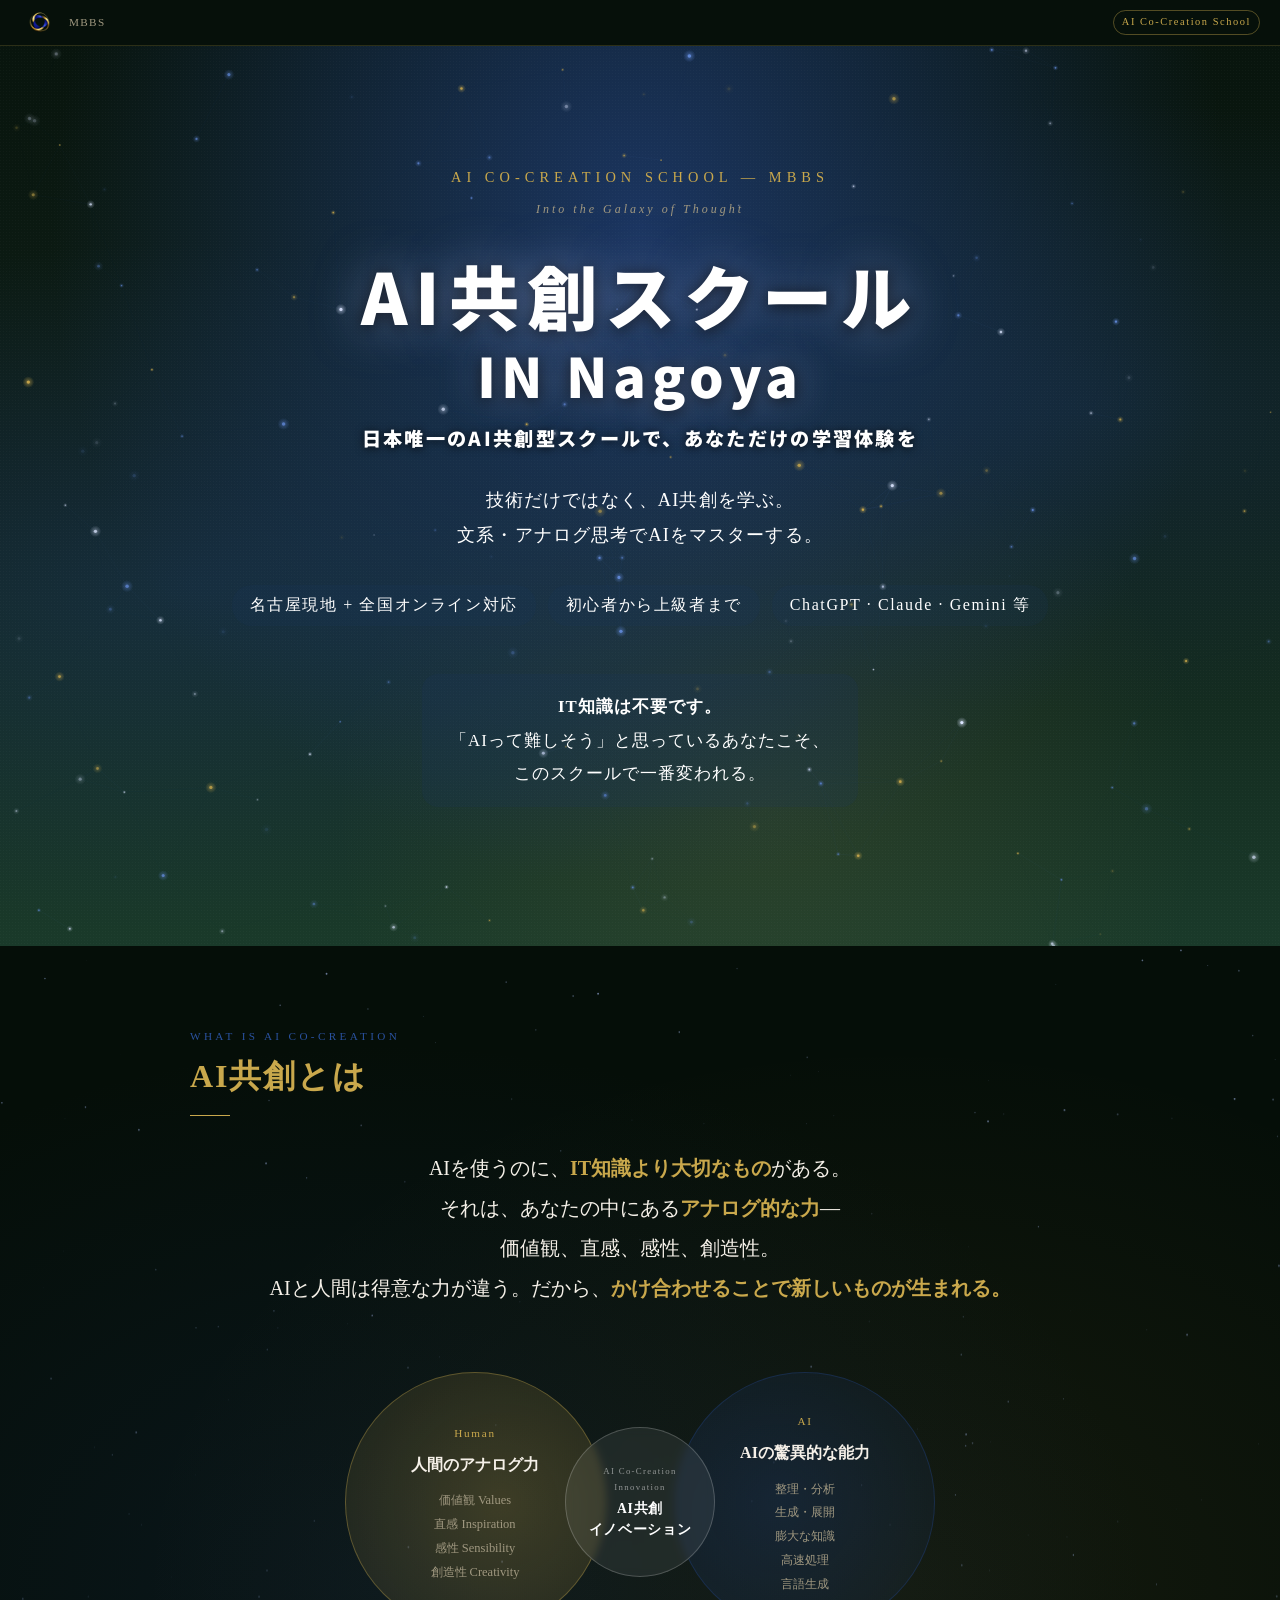
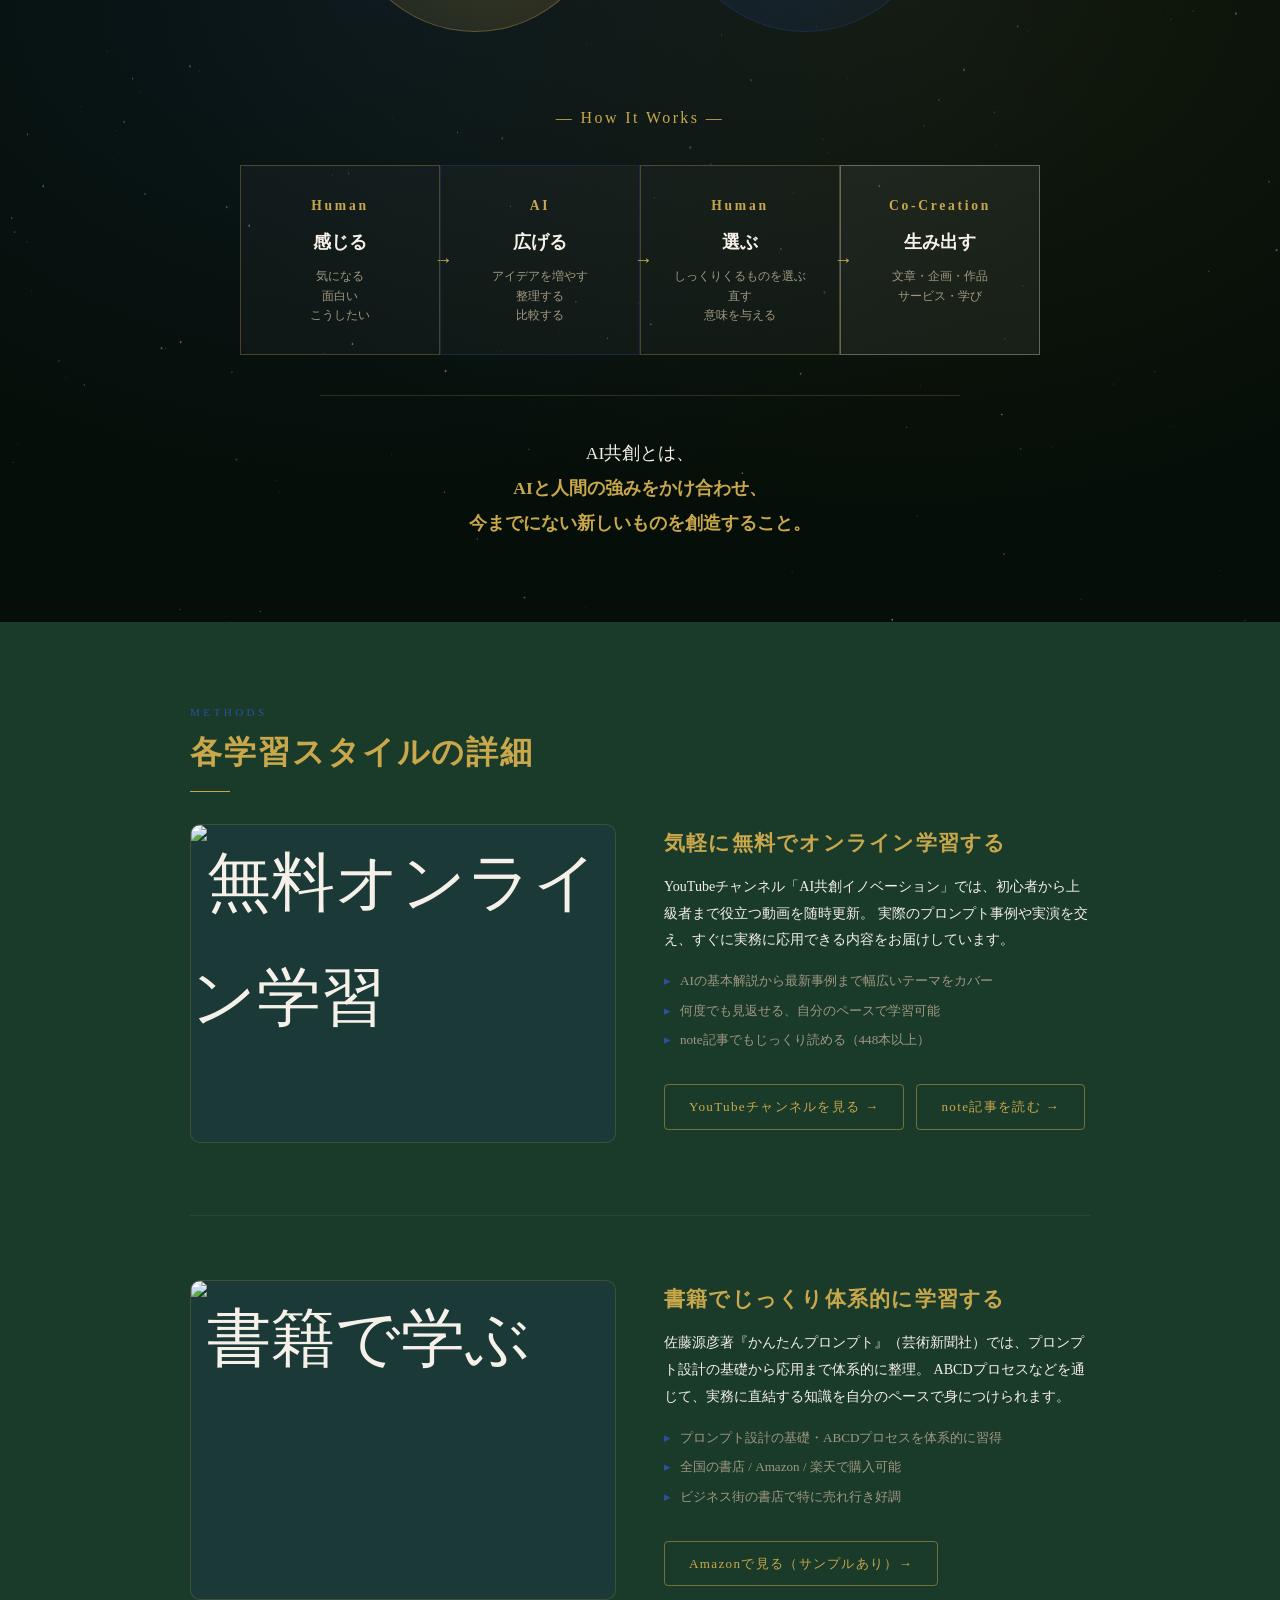
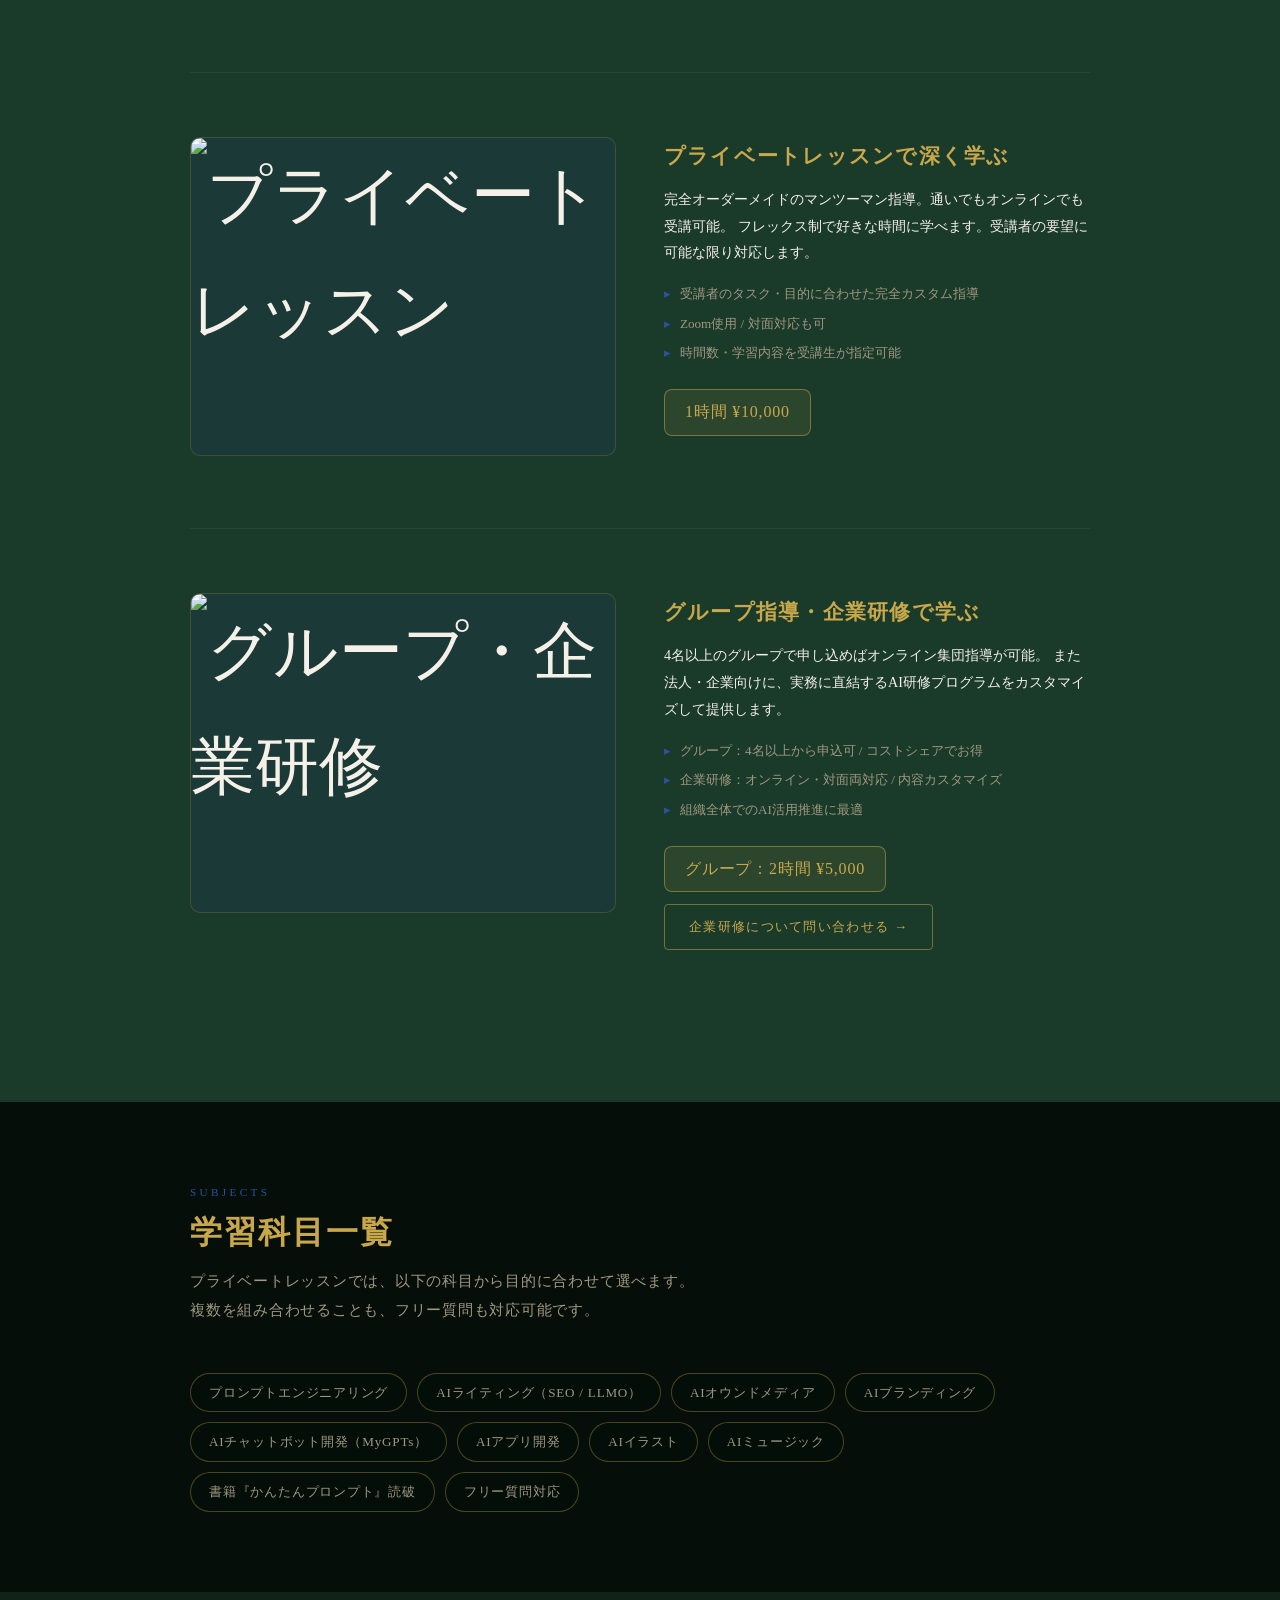
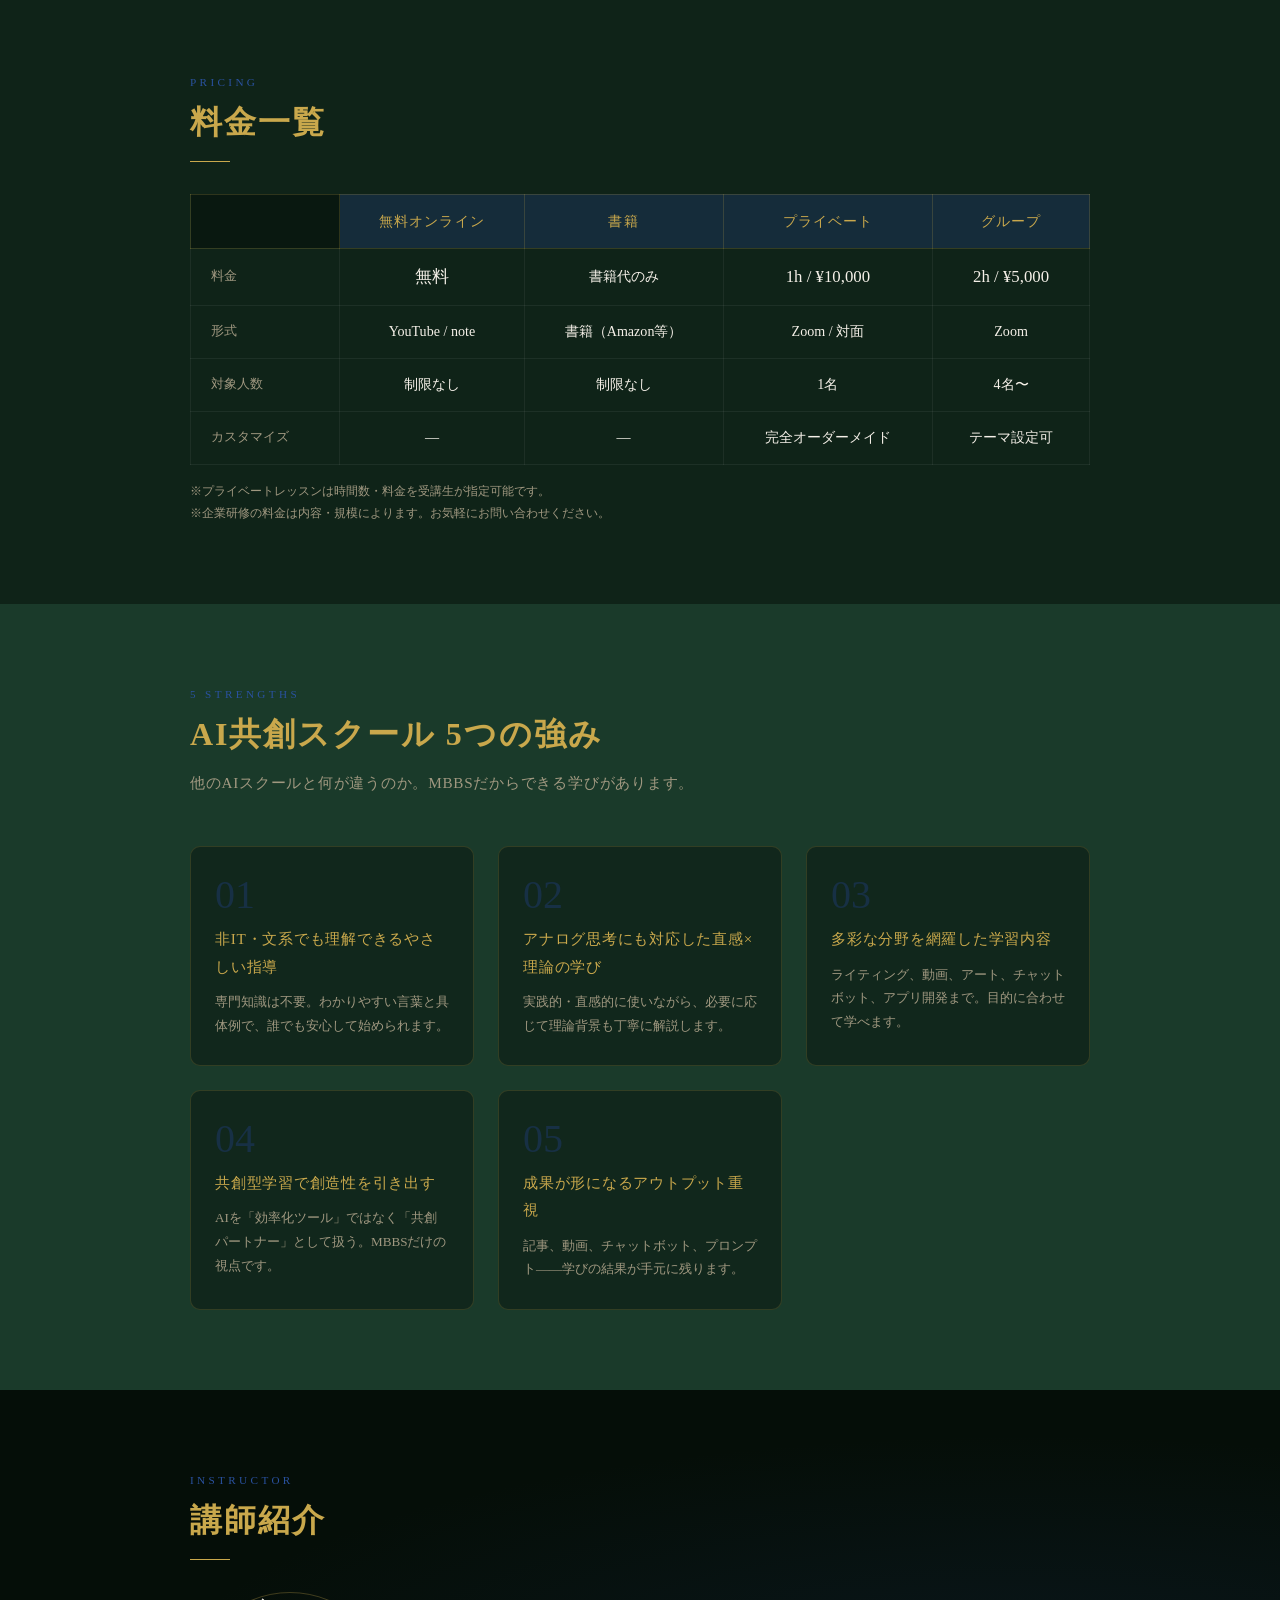
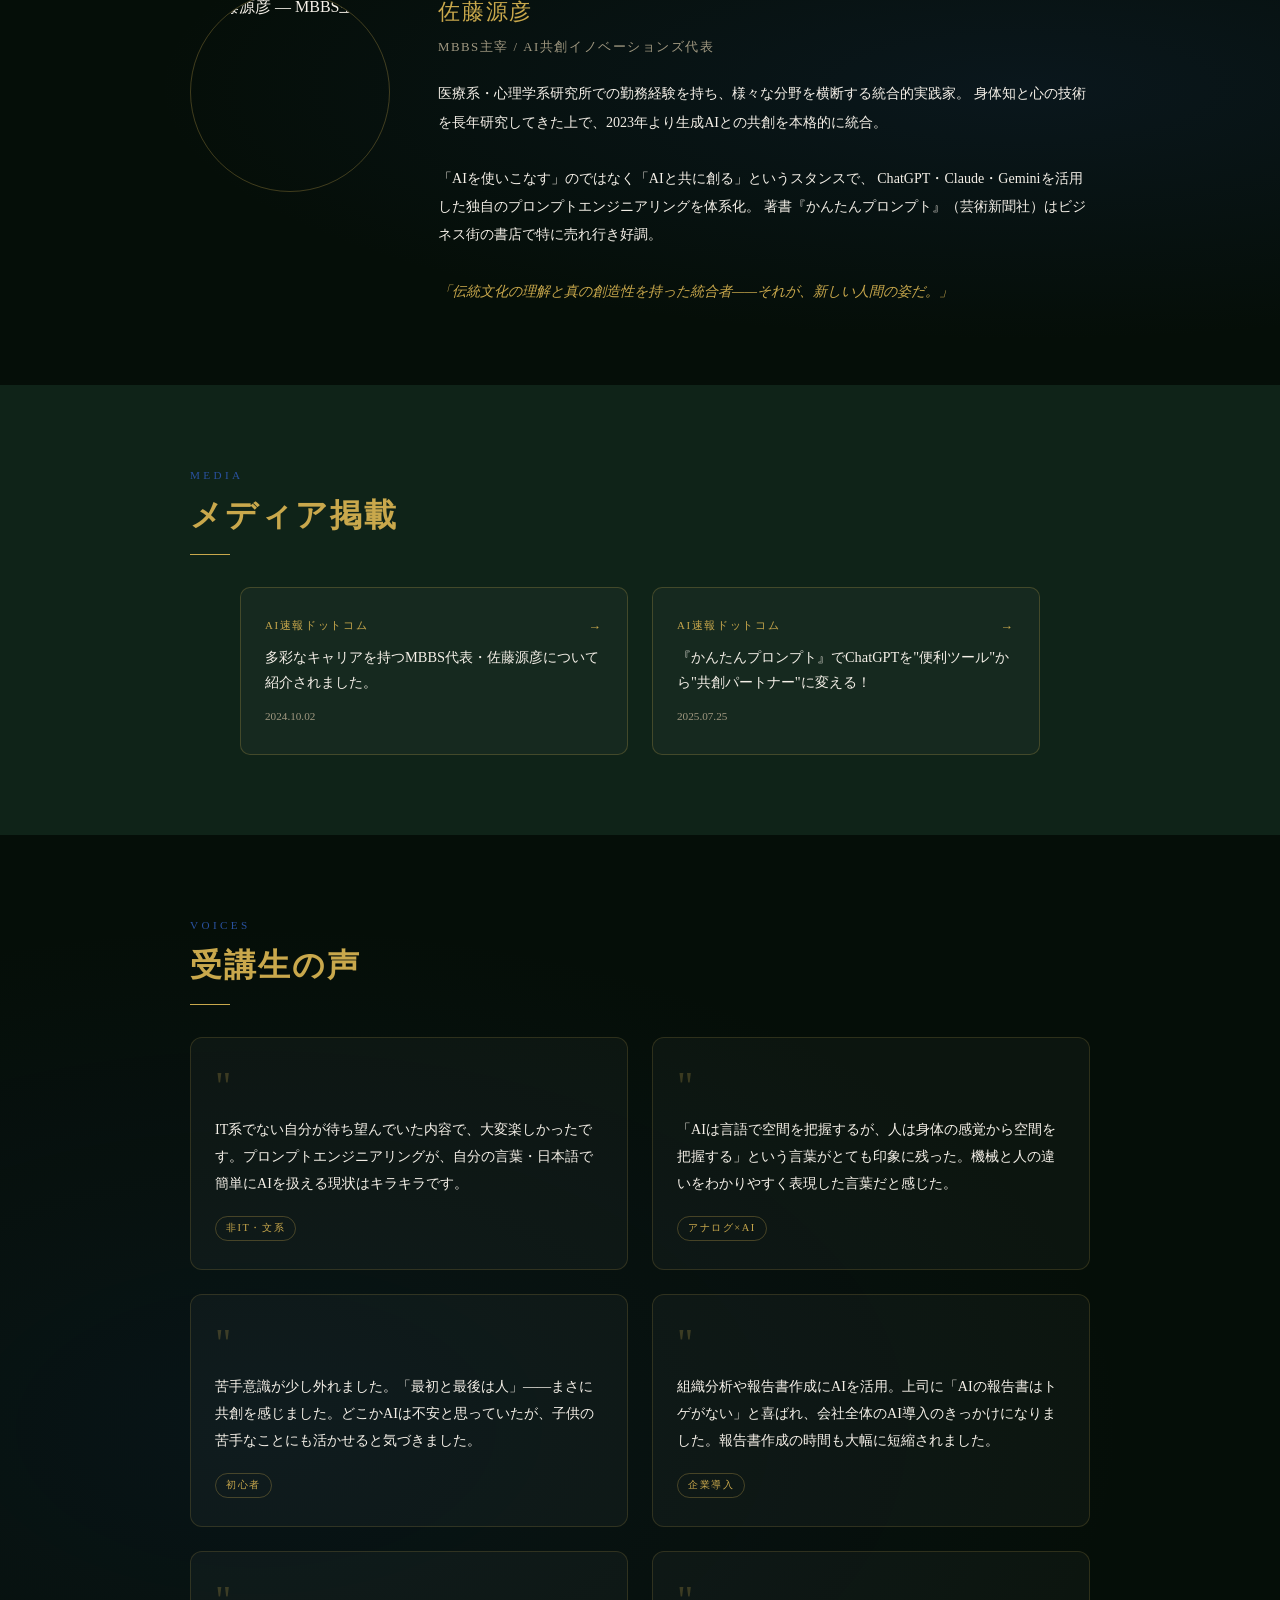
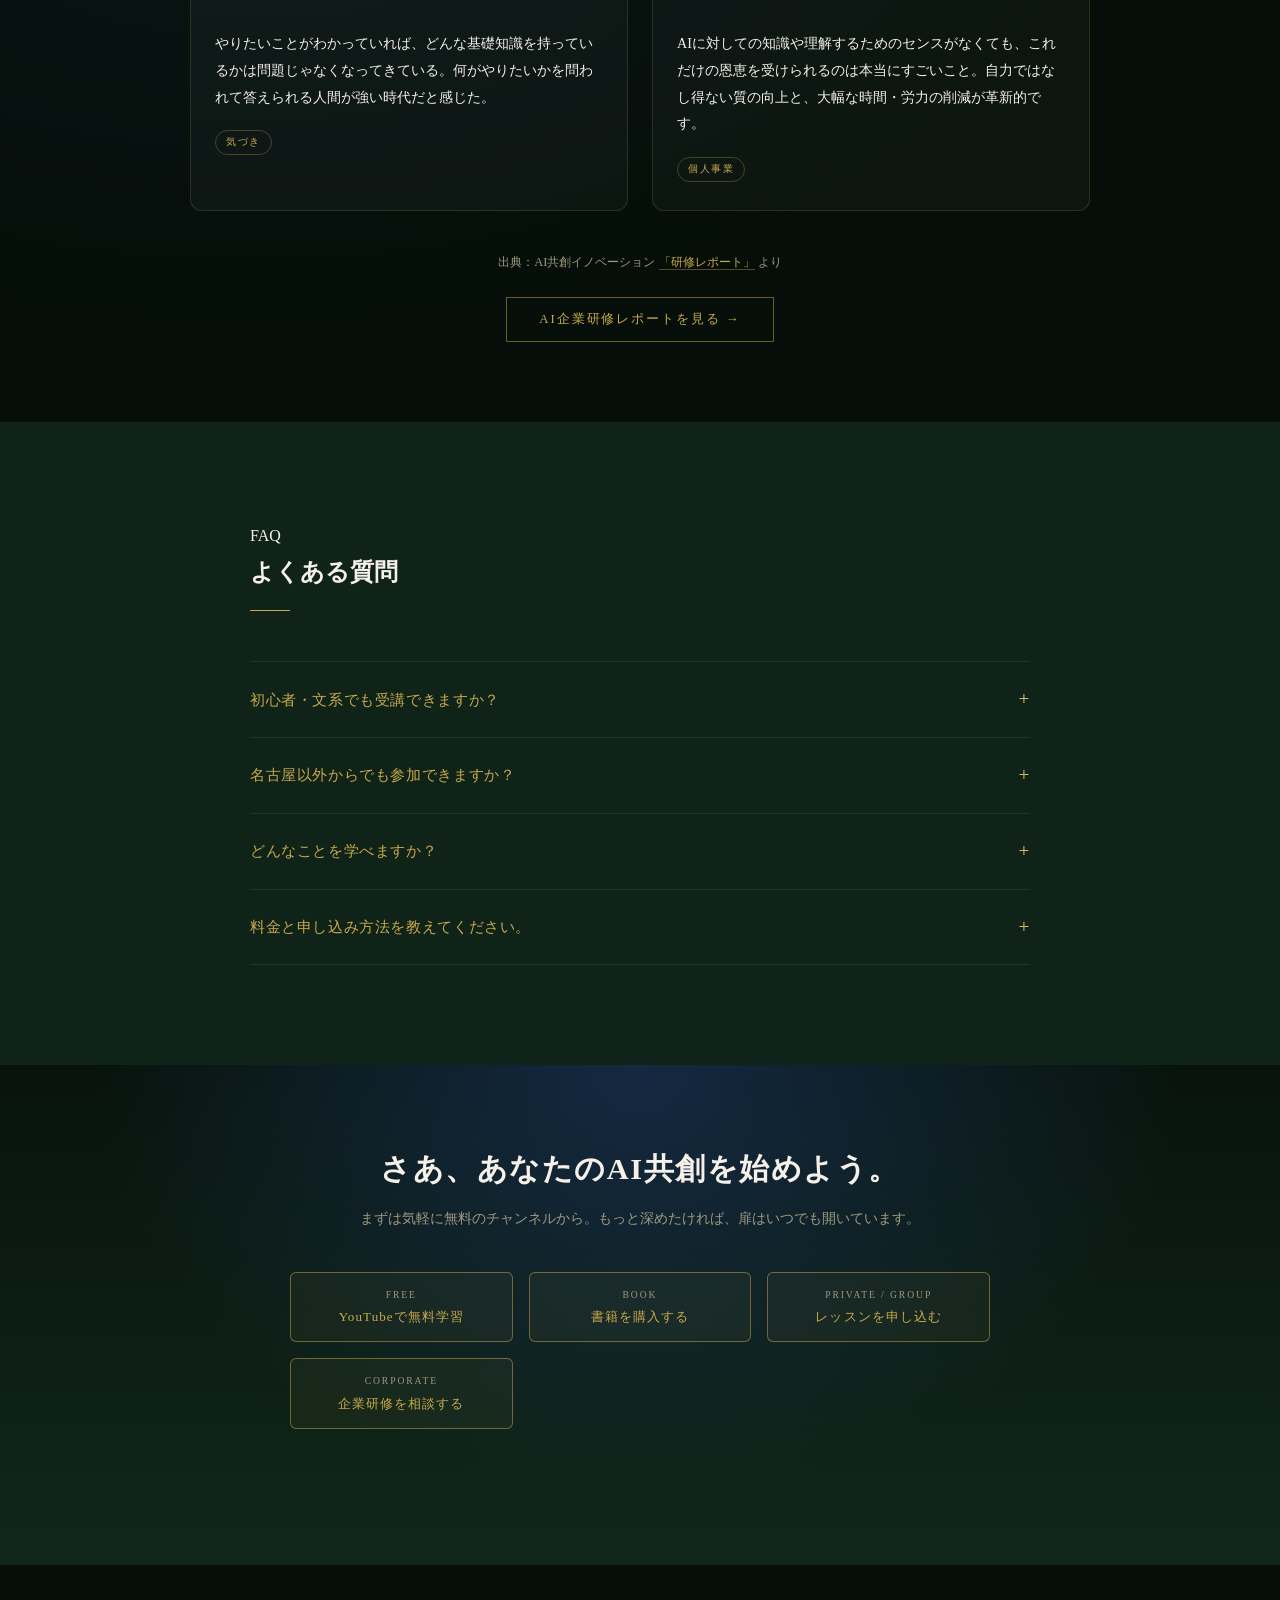
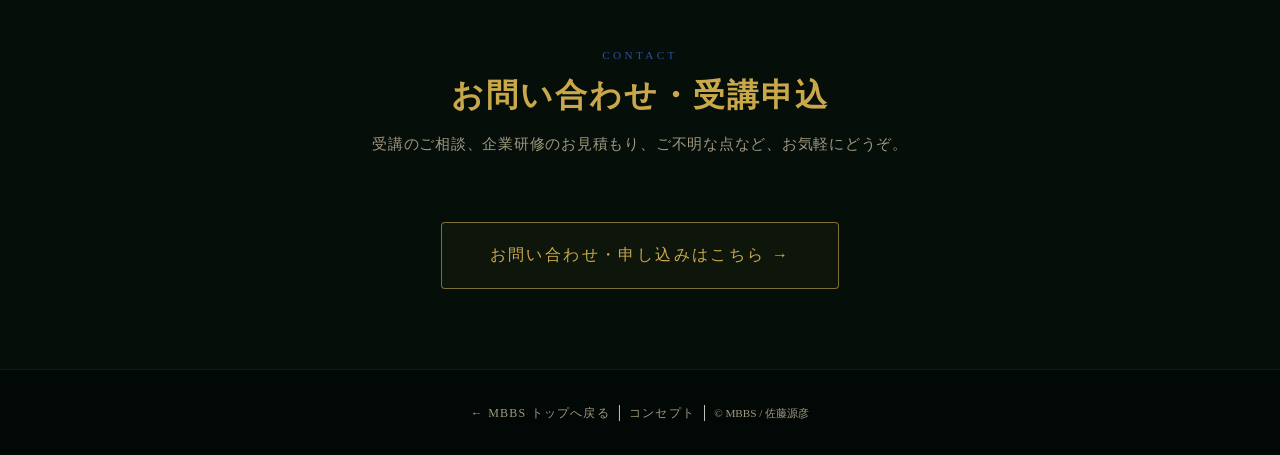
==== aischool.html @ 07ed355e "Add files via upload" ====
<!DOCTYPE html>
<html lang="ja">
<head>
  <meta charset="UTF-8">
  <meta name="viewport" content="width=device-width, initial-scale=1.0">
  <title>AI共創イノベーションスクール | 名古屋・全国オンライン — MBBS 佐藤源彦</title>
  <meta name="description" content="AI共創イノベーションスクール（MBBSのAI共創スクール）は、佐藤源彦が主宰するプロンプトエンジニアリング・AI共創イノベーションの個別指導スクールです。名古屋現地・全国オンライン対応。文系・アナログ思考の方歓迎。1時間10,000円。">

  <!-- OGP -->
  <meta property="og:type"        content="website">
  <meta property="og:title"       content="AI共創イノベーションスクール | MBBS 佐藤源彦">
  <meta property="og:description" content="文系・アナログ思考でAIをマスターする。佐藤源彦による1対1のプライベート指導。名古屋現地・全国オンライン対応。">
  <meta property="og:image"       content="image/school/title.jpeg">
  <meta property="og:url"         content="https://mbbs-ai.jimdofree.com/aischool">
  <link rel="canonical"           href="https://mbbs-ai.jimdofree.com/aischool">

  <!-- JSON-LD -->
  <script type="application/ld+json">
  {
    "@context": "https://schema.org",
    "@graph": [
      {
        "@type": "Organization",
        "name": "MBBS",
        "url": "https://mbbs-ai.jimdofree.com/",
        "logo": "image/mbbs-symbol.png",
        "sameAs": [
          "https://www.youtube.com/@AICoCreation",
          "https://note.com/mbbs",
          "https://linktr.ee/motohiko.sato"
        ]
      },
      {
        "@type": "Person",
        "name": "佐藤源彦",
        "jobTitle": "AI共創イノベーター",
        "description": "AI共創イノベーション提唱者。著書『かんたんプロンプト』。プロンプトエンジニアリングと身体知を融合した独自メソッドを指導。",
        "affiliation": { "@type": "Organization", "name": "MBBS" },
        "sameAs": [
          "https://linktr.ee/motohiko.sato",
          "https://note.com/mbbs"
        ]
      },
      {
        "@type": "Course",
        "name": "AI共創イノベーションスクール",
        "alternateName": "AI共創スクール",
        "description": "文系・アナログ思考の方がAI共創イノベーションを学ぶための個別指導スクール。ChatGPT・Claude・Gemini等を使ったプロンプトエンジニアリングを、佐藤源彦が直接指導。名古屋現地・全国オンライン対応。",
        "provider": { "@type": "Organization", "name": "MBBS" },
        "instructor": { "@type": "Person", "name": "佐藤源彦" },
        "teaches": "プロンプトエンジニアリング、AI共創イノベーション",
        "availableLanguage": "ja",
        "offers": {
          "@type": "Offer",
          "price": "10000",
          "priceCurrency": "JPY",
          "availability": "https://schema.org/InStock",
          "description": "1時間 個別指導（税込）"
        }
      }
    ]
  }
  </script>

  <link rel="preconnect" href="https://fonts.googleapis.com">
  <link rel="preconnect" href="https://fonts.gstatic.com" crossorigin>
  <link href="https://fonts.googleapis.com/css2?family=Noto+Sans+JP:wght@900&display=swap" rel="stylesheet">

  <style>
    /* ===== DESIGN TOKENS ===== */
    :root {
      --green:       #1A3A2A;
      --green-dark:  #0f2318;
      --night:       #050e08;
      --gold:        #C9A84C;
      --gold-light:  #e0c070;
      --blue:        #1E3A6E;
      --blue-light:  #2a52a0;
      --blue-glow:   rgba(30, 58, 110, 0.6);
      --ivory:       #F5F0E8;
      --ivory-dim:   #a09880;
      --font-ja:     'Hiragino Mincho ProN', 'Yu Mincho', Georgia, serif;
      --font-en:     'Garamond', Georgia, serif;
    }

    *, *::before, *::after { box-sizing: border-box; margin: 0; padding: 0; }
    html { scroll-behavior: smooth; }

    body {
      background: var(--green);
      color: var(--ivory);
      font-family: var(--font-ja);
      line-height: 1.8;
      padding-top: 46px;
    }

    /* ===== TOPBAR ===== */
    .topbar {
      position: fixed;
      top: 0; left: 0; right: 0;
      height: 46px;
      background: rgba(5, 14, 8, 0.92);
      backdrop-filter: blur(8px);
      border-bottom: 1px solid rgba(201,168,76,0.2);
      display: flex;
      align-items: center;
      justify-content: space-between;
      padding: 0 20px;
      z-index: 200;
    }
    .topbar-brand {
      display: flex;
      align-items: center;
      gap: 10px;
      text-decoration: none;
      color: var(--ivory);
    }
    .topbar-symbol {
      height: 26px;
      width: auto;
    }
    .topbar-text {
      font-size: 0.7rem;
      letter-spacing: 0.12em;
      color: var(--ivory-dim);
      font-family: var(--font-en);
    }
    .topbar-badge {
      font-size: 0.65rem;
      color: var(--gold);
      letter-spacing: 0.15em;
      font-family: var(--font-en);
      border: 1px solid rgba(201,168,76,0.4);
      padding: 2px 8px;
      border-radius: 20px;
    }

    /* ===== PAGE NAV ===== */
    .page-nav {
      position: fixed;
      top: 46px; left: 0; right: 0;
      height: 36px;
      background: rgba(5, 14, 8, 0.85);
      backdrop-filter: blur(6px);
      border-bottom: 1px solid rgba(30,58,110,0.3);
      display: flex;
      align-items: center;
      justify-content: center;
      gap: 0;
      z-index: 190;
      opacity: 0;
      pointer-events: none;
      transition: opacity 0.4s ease;
    }
    .page-nav.visible {
      opacity: 1;
      pointer-events: auto;
    }
    .page-nav a {
      color: var(--ivory-dim);
      text-decoration: none;
      font-size: 0.65rem;
      letter-spacing: 0.1em;
      padding: 0 12px;
      height: 36px;
      display: flex;
      align-items: center;
      border-right: 1px solid rgba(255,255,255,0.06);
      transition: color 0.2s;
      font-family: var(--font-en);
    }
    .page-nav a:last-child { border-right: none; }
    .page-nav a:hover { color: var(--gold); }

    /* ===== HERO ===== */
    #hero {
      min-height: 100vh;
      display: flex;
      flex-direction: column;
      align-items: center;
      justify-content: center;
      text-align: center;
      padding: 60px 24px 80px;
      position: relative;
      background:
        radial-gradient(ellipse at 50% 20%, rgba(30,58,110,0.85) 0%, rgba(30,58,110,0.4) 35%, transparent 65%),
        radial-gradient(ellipse at 15% 60%, rgba(30,58,110,0.4) 0%, transparent 45%),
        radial-gradient(ellipse at 85% 40%, rgba(30,58,110,0.3) 0%, transparent 40%),
        radial-gradient(ellipse at 60% 85%, rgba(201,168,76,0.1) 0%, transparent 40%),
        linear-gradient(180deg, rgba(5,14,8,0.85) 0%, rgba(10,21,16,0.7) 50%, rgba(26,58,42,0.75) 100%),
        url('image/school/title.jpeg') center/cover no-repeat;
      overflow: hidden;
    }
    #hero::before {
      content: '';
      position: absolute;
      inset: 0;
      background-image: url('data:image/svg+xml,<svg xmlns="http://www.w3.org/2000/svg" width="3" height="3"><rect width="3" height="3" fill="none"/><rect x="0" y="0" width="1" height="1" fill="%23ffffff06"/></svg>');
      pointer-events: none;
    }

    .hero-en {
      font-family: var(--font-en);
      font-size: clamp(0.7rem, 2vw, 0.9rem);
      letter-spacing: 0.35em;
      color: var(--gold);
      text-transform: uppercase;
      margin-bottom: 24px;
      animation: fadeUp 0.8s ease both;
    }
    .hero-title {
      font-family: 'Noto Sans JP', 'Hiragino Sans', 'Yu Gothic', sans-serif;
      font-size: clamp(1.6rem, 5.5vw, 3.4rem);
      font-weight: 900;
      color: #ffffff;
      letter-spacing: 0.1em;
      line-height: 1.3;
      margin-bottom: 10px;
      text-align: center;
      width: 100%;
      text-shadow:
        0 0 40px rgba(180,200,255,0.45),
        0 2px 16px rgba(0,0,0,0.9);
      animation: fadeUp 0.9s 0.1s ease both;
    }
    .hero-title .title-en {
      display: block;
      font-family: 'Noto Sans JP', 'Hiragino Sans', 'Yu Gothic', sans-serif;
      font-size: clamp(2rem, 7vw, 4.4rem);
      font-weight: 900;
      letter-spacing: 0.12em;
      color: #ffffff;
      text-shadow:
        0 0 50px rgba(180,200,255,0.5),
        0 2px 16px rgba(0,0,0,0.9);
    }
    .hero-subtitle {
      font-family: 'Noto Sans JP', 'Hiragino Sans', 'Yu Gothic', sans-serif;
      font-size: clamp(0.9rem, 2.2vw, 1.2rem);
      font-weight: 900;
      color: #ffffff;
      letter-spacing: 0.12em;
      text-align: center;
      width: 100%;
      margin-bottom: 28px;
      text-shadow: 0 1px 8px rgba(0,0,0,0.8);
      animation: fadeUp 0.95s 0.15s ease both;
    }
    .hero-sub {
      font-size: clamp(0.9rem, 2.5vw, 1.15rem);
      color: #ffffff;
      letter-spacing: 0.06em;
      line-height: 1.9;
      margin-bottom: 32px;
      text-align: center;
      width: 100%;
      animation: fadeUp 1s 0.2s ease both;
    }
    .hero-badge-row {
      display: flex;
      align-items: center;
      justify-content: center;
      gap: 12px;
      flex-wrap: wrap;
      margin-bottom: 48px;
      animation: fadeUp 1.1s 0.3s ease both;
    }
    .hero-badge {
      font-size: 1rem;
      letter-spacing: 0.1em;
      color: #ffffff;
      border: none;
      padding: 6px 18px;
      border-radius: 20px;
      background: rgba(30,58,110,0.12);
      animation: badgeGlow 4s ease-in-out infinite;
    }
    .hero-badge:nth-child(2) { animation-delay: 1.3s; }
    .hero-badge:nth-child(3) { animation-delay: 2.6s; }
    .hero-reassure {
      background: rgba(30,58,110,0.15);
      border: none;
      border-radius: 16px;
      padding: 16px 28px;
      font-size: 1.05rem;
      color: #ffffff;
      letter-spacing: 0.06em;
      line-height: 2;
      animation: fadeUp 1.2s 0.4s ease both, reassureGlow 5s ease-in-out infinite 0.5s;
    }
    .hero-reassure strong {
      color: #ffffff;
    }
    .hero-scroll {
      position: absolute;
      bottom: 28px;
      left: 50%;
      transform: translateX(-50%);
      display: flex;
      flex-direction: column;
      align-items: center;
      gap: 6px;
      animation: fadeUp 1.5s 0.6s ease both;
    }
    .hero-scroll span {
      font-size: 0.6rem;
      letter-spacing: 0.1em;
      text-indent: 0.1em;
      color: #ffffff;
      font-family: var(--font-en);
    }
    .hero-scroll-line {
      width: 1px;
      height: 40px;
      background: linear-gradient(to bottom, var(--blue-light), transparent);
      animation: scrollPulse 2s ease-in-out infinite;
    }

    /* ===== SECTION BASE ===== */
    section { padding: 80px 20px; }
    .inner { max-width: 900px; margin: 0 auto; }
    .sec-en {
      font-family: var(--font-en);
      font-size: 0.7rem;
      letter-spacing: 0.3em;
      color: var(--blue-light);
      text-transform: uppercase;
      margin-bottom: 8px;
      display: block;
    }
    .sec-title {
      font-size: clamp(1.4rem, 4vw, 2rem);
      color: var(--gold);
      letter-spacing: 0.06em;
      margin-bottom: 12px;
      line-height: 1.4;
    }
    .sec-lead {
      font-size: 0.95rem;
      color: var(--ivory-dim);
      letter-spacing: 0.05em;
      line-height: 1.9;
      margin-bottom: 48px;
    }
    .divider {
      width: 40px;
      height: 1px;
      background: var(--gold);
      margin: 16px 0 32px;
      opacity: 0.5;
    }

    /* ===== 4スタイルカード ===== */
    #styles { background: var(--green-dark); }
    .style-grid {
      display: grid;
      grid-template-columns: repeat(2, 1fr);
      gap: 20px;
      margin-bottom: 20px;
    }
    .style-card {
      border: 1px solid rgba(201,168,76,0.35);
      border-radius: 12px;
      padding: 32px 24px;
      background: rgba(5,14,8,0.6);
      text-decoration: none;
      color: var(--ivory);
      display: flex;
      flex-direction: column;
      gap: 10px;
      transition: border-color 0.3s, box-shadow 0.3s, transform 0.3s;
      cursor: pointer;
    }
    .style-card:hover {
      border-color: rgba(30,58,110,0.8);
      box-shadow: 0 0 30px rgba(30,58,110,0.35), inset 0 0 20px rgba(30,58,110,0.1);
      transform: translateY(-3px);
    }
    .card-icon { font-size: 2rem; line-height: 1; }
    .card-en {
      font-family: var(--font-en);
      font-size: 0.65rem;
      letter-spacing: 0.25em;
      color: var(--blue-light);
      text-transform: uppercase;
    }
    .card-title {
      font-size: 1.1rem;
      color: var(--gold);
      letter-spacing: 0.05em;
    }
    .card-desc {
      font-size: 0.8rem;
      color: var(--ivory-dim);
      line-height: 1.7;
    }
    .card-for {
      font-size: 0.75rem;
      color: rgba(245,240,232,0.5);
      border-top: 1px solid rgba(255,255,255,0.08);
      padding-top: 10px;
      margin-top: 4px;
      line-height: 1.6;
    }

    /* ===== 各学習方法セクション ===== */
    .method-block {
      display: grid;
      grid-template-columns: 1fr 1fr;
      gap: 48px;
      align-items: start;
      margin-bottom: 72px;
    }
    .method-block.reverse { direction: rtl; }
    .method-block.reverse > * { direction: ltr; }
    .method-img {
      width: 100%;
      border-radius: 10px;
      border: 1px solid rgba(201,168,76,0.2);
      object-fit: cover;
      aspect-ratio: 4/3;
      background: rgba(30,58,110,0.2);
      display: flex;
      align-items: center;
      justify-content: center;
      font-size: 4rem;
    }
    .method-img {
      width: 100%;
      border-radius: 10px;
      border: 1px solid rgba(201,168,76,0.2);
      aspect-ratio: 4/3;
      object-fit: cover;
      display: block;
    }
    .method-content h3 {
      font-size: 1.3rem;
      color: var(--gold);
      letter-spacing: 0.06em;
      margin-bottom: 12px;
    }
    .method-content p {
      font-size: 0.88rem;
      color: var(--ivory);
      line-height: 1.9;
      margin-bottom: 16px;
    }
    .method-list {
      list-style: none;
      display: flex;
      flex-direction: column;
      gap: 6px;
      margin-bottom: 16px;
    }
    .method-list li {
      font-size: 0.82rem;
      color: var(--ivory-dim);
      padding-left: 16px;
      position: relative;
    }
    .method-list li::before {
      content: '▸';
      position: absolute;
      left: 0;
      color: var(--blue-light);
    }
    .price-badge {
      display: inline-block;
      background: rgba(201,168,76,0.1);
      border: 1px solid rgba(201,168,76,0.5);
      border-radius: 8px;
      padding: 8px 20px;
      font-size: 1rem;
      color: var(--gold);
      letter-spacing: 0.05em;
      margin-top: 8px;
    }
    .btn-link {
      display: inline-block;
      margin-top: 16px;
      padding: 10px 24px;
      border: 1px solid rgba(201,168,76,0.5);
      border-radius: 4px;
      color: var(--gold);
      text-decoration: none;
      font-size: 0.82rem;
      letter-spacing: 0.1em;
      transition: background 0.3s, color 0.3s;
    }
    .btn-link:hover {
      background: rgba(201,168,76,0.12);
    }
    hr.sec-divider {
      border: none;
      border-top: 1px solid rgba(255,255,255,0.06);
      margin: 64px 0;
    }

    /* ===== 学習科目タグ ===== */
    #subjects { background: var(--night); }
    .tag-grid {
      display: flex;
      flex-wrap: wrap;
      gap: 10px;
    }
    .tag {
      border: 1px solid rgba(201,168,76,0.35);
      border-radius: 24px;
      padding: 7px 18px;
      font-size: 0.82rem;
      color: var(--ivory-dim);
      letter-spacing: 0.06em;
      background: rgba(5,14,8,0.5);
      transition: color 0.25s, border-color 0.25s, box-shadow 0.25s;
    }
    .tag:hover {
      color: var(--gold);
      border-color: var(--gold);
      box-shadow: 0 0 10px rgba(201,168,76,0.2);
    }

    /* ===== 料金テーブル ===== */
    #pricing { background: var(--green-dark); }
    .price-table {
      width: 100%;
      border-collapse: collapse;
      font-size: 0.88rem;
    }
    .price-table th {
      background: rgba(30,58,110,0.4);
      color: var(--gold);
      padding: 14px 20px;
      text-align: center;
      letter-spacing: 0.08em;
      border: 1px solid rgba(201,168,76,0.2);
      font-weight: normal;
    }
    .price-table th:first-child {
      background: rgba(5,14,8,0.5);
      color: var(--ivory-dim);
      text-align: left;
    }
    .price-table td {
      padding: 14px 20px;
      border: 1px solid rgba(255,255,255,0.06);
      color: var(--ivory);
      text-align: center;
      line-height: 1.7;
    }
    .price-table td:first-child {
      text-align: left;
      color: var(--ivory-dim);
      font-size: 0.8rem;
    }
    .price-table tr:hover td {
      background: rgba(30,58,110,0.1);
    }
    .price-highlight {
      color: var(--gold);
      font-size: 1.05rem;
    }
    .price-note {
      font-size: 0.75rem;
      color: var(--ivory-dim);
      margin-top: 16px;
      line-height: 1.8;
    }

    /* ===== 5つの強み ===== */
    #strengths { background: var(--green); }
    .strength-grid {
      display: grid;
      grid-template-columns: repeat(auto-fit, minmax(240px, 1fr));
      gap: 24px;
    }
    .strength-item {
      background: rgba(5,14,8,0.4);
      border: 1px solid rgba(201,168,76,0.18);
      border-radius: 10px;
      padding: 28px 24px;
      transition: border-color 0.3s, box-shadow 0.3s;
    }
    .strength-item:hover {
      border-color: rgba(30,58,110,0.6);
      box-shadow: 0 0 20px rgba(30,58,110,0.2);
    }
    .strength-num {
      font-family: var(--font-en);
      font-size: 2.5rem;
      color: rgba(30,58,110,0.5);
      line-height: 1;
      margin-bottom: 10px;
    }
    .strength-title {
      font-size: 0.95rem;
      color: var(--gold);
      letter-spacing: 0.05em;
      margin-bottom: 10px;
    }
    .strength-body {
      font-size: 0.82rem;
      color: var(--ivory-dim);
      line-height: 1.8;
    }

    /* ===== 講師紹介 ===== */
    #instructor {
      background:
        radial-gradient(ellipse at 80% 50%, rgba(30,58,110,0.2) 0%, transparent 60%),
        var(--night);
    }
    .instructor-inner {
      display: grid;
      grid-template-columns: 200px 1fr;
      gap: 48px;
      align-items: start;
    }
    .instructor-avatar {
      width: 200px;
      height: 200px;
      border-radius: 50%;
      border: 1px solid rgba(201,168,76,0.3);
      object-fit: cover;
      flex-shrink: 0;
      display: block;
    }
    .instructor-name {
      font-size: 1.4rem;
      color: var(--gold);
      letter-spacing: 0.08em;
      margin-bottom: 4px;
    }
    .instructor-role {
      font-size: 0.8rem;
      color: var(--ivory-dim);
      letter-spacing: 0.12em;
      margin-bottom: 20px;
      font-family: var(--font-en);
    }
    .instructor-bio {
      font-size: 0.88rem;
      color: var(--ivory);
      line-height: 2;
    }

    /* ===== CTA ===== */
    #cta {
      background:
        radial-gradient(ellipse at 50% 0%, rgba(30,58,110,0.55) 0%, transparent 60%),
        linear-gradient(180deg, rgba(5,14,8,0.88) 0%, rgba(15,35,24,0.82) 100%),
        url('image/school/image.png') center/cover no-repeat;
      text-align: center;
    }
    .cta-title {
      font-size: clamp(1.3rem, 4vw, 1.9rem);
      color: var(--ivory);
      letter-spacing: 0.05em;
      line-height: 1.6;
      margin-bottom: 12px;
    }
    .cta-sub {
      font-size: 0.9rem;
      color: var(--ivory-dim);
      margin-bottom: 40px;
    }
    .cta-grid {
      display: grid;
      grid-template-columns: repeat(auto-fit, minmax(180px, 1fr));
      gap: 16px;
      max-width: 700px;
      margin: 0 auto 56px;
    }
    .cta-btn {
      display: block;
      padding: 14px 20px;
      border: 1px solid rgba(201,168,76,0.5);
      border-radius: 6px;
      color: var(--gold);
      text-decoration: none;
      font-size: 0.82rem;
      letter-spacing: 0.08em;
      line-height: 1.6;
      transition: background 0.3s;
      background: rgba(201,168,76,0.05);
    }
    .cta-btn:hover { background: rgba(201,168,76,0.15); }
    .cta-btn .cta-btn-en {
      display: block;
      font-family: var(--font-en);
      font-size: 0.6rem;
      letter-spacing: 0.2em;
      color: var(--ivory-dim);
      margin-bottom: 4px;
    }

    /* ===== FAQ ===== */
    #faq { background: var(--green-dark); padding: 100px 24px; }
    .faq-inner { max-width: 780px; margin: 0 auto; }
    .faq-list { margin-top: 50px; }
    .faq-list details {
      border-bottom: 1px solid rgba(255,255,255,0.08);
      padding: 22px 0;
    }
    .faq-list details:first-child { border-top: 1px solid rgba(255,255,255,0.08); }
    .faq-list summary {
      cursor: pointer;
      list-style: none;
      display: flex;
      justify-content: space-between;
      align-items: center;
      gap: 16px;
      color: var(--gold);
      font-size: 0.95rem;
      letter-spacing: 0.04em;
      line-height: 1.6;
    }
    .faq-list summary::-webkit-details-marker { display: none; }
    .faq-list summary::after {
      content: '+';
      font-size: 1.2rem;
      color: var(--gold-light);
      flex-shrink: 0;
      transition: transform 0.3s ease;
    }
    .faq-list details[open] summary::after { transform: rotate(45deg); }
    .faq-list details p {
      margin-top: 14px;
      font-size: 0.88rem;
      line-height: 2;
      color: var(--ivory-dim);
      padding-left: 4px;
    }

    /* ===== CONTACT FORM ===== */
    #contact { background: var(--night); }
    .form-wrap {
      max-width: 560px;
      margin: 0 auto;
    }
    .form-group {
      margin-bottom: 20px;
    }
    .form-group label {
      display: block;
      font-size: 0.78rem;
      color: var(--ivory-dim);
      letter-spacing: 0.1em;
      margin-bottom: 6px;
    }
    .form-group input,
    .form-group textarea {
      width: 100%;
      background: rgba(5,14,8,0.7);
      border: 1px solid rgba(201,168,76,0.25);
      border-radius: 4px;
      padding: 12px 16px;
      color: var(--ivory);
      font-family: var(--font-ja);
      font-size: 0.88rem;
      transition: border-color 0.2s;
    }
    .form-group input:focus,
    .form-group textarea:focus {
      outline: none;
      border-color: var(--blue-light);
    }
    .form-group textarea { resize: vertical; min-height: 120px; }
    .form-submit {
      width: 100%;
      padding: 14px;
      background: transparent;
      border: 1px solid var(--gold);
      border-radius: 4px;
      color: var(--gold);
      font-family: var(--font-ja);
      font-size: 0.9rem;
      letter-spacing: 0.15em;
      cursor: pointer;
      transition: background 0.3s;
    }
    .form-submit:hover { background: rgba(201,168,76,0.1); }

    /* ===== FOOTER ===== */
    footer {
      background: #020805;
      border-top: 1px solid rgba(201,168,76,0.1);
      text-align: center;
      padding: 28px 20px;
    }
    footer a {
      color: var(--ivory-dim);
      text-decoration: none;
      font-size: 0.75rem;
      letter-spacing: 0.1em;
    }
    footer a:hover { color: var(--gold); }

    /* ===== 受講生の声 ===== */
    #voices {
      background:
        radial-gradient(ellipse at 20% 50%, rgba(30,58,110,0.15) 0%, transparent 60%),
        var(--night);
    }
    .voices-grid {
      display: grid;
      grid-template-columns: repeat(auto-fit, minmax(300px, 1fr));
      gap: 24px;
    }
    .voice-card {
      background: rgba(255,255,255,0.03);
      border: 1px solid rgba(201,168,76,0.18);
      border-radius: 12px;
      padding: 28px 24px;
      position: relative;
      transition: border-color 0.3s, box-shadow 0.3s;
    }
    .voice-card:hover {
      border-color: rgba(201,168,76,0.4);
      box-shadow: 0 0 20px rgba(201,168,76,0.08);
    }
    .voice-quote {
      font-size: 2.5rem;
      color: rgba(201,168,76,0.25);
      line-height: 1;
      margin-bottom: 10px;
      font-family: Georgia, serif;
    }
    .voice-text {
      font-size: 0.88rem;
      color: var(--ivory);
      line-height: 1.9;
      margin-bottom: 16px;
    }
    .voice-tag {
      font-size: 0.65rem;
      letter-spacing: 0.15em;
      color: var(--gold);
      font-family: var(--font-en);
      border: 1px solid rgba(201,168,76,0.3);
      padding: 2px 10px;
      border-radius: 20px;
      display: inline-block;
    }

    /* ===== メディア掲載 ===== */
    #media {
      background: var(--green-dark);
    }
    .media-grid {
      display: grid;
      grid-template-columns: repeat(auto-fit, minmax(280px, 1fr));
      gap: 24px;
      max-width: 800px;
      margin: 0 auto;
    }
    .media-card {
      border: 1px solid rgba(201,168,76,0.25);
      border-radius: 10px;
      padding: 28px 24px;
      background: rgba(255,255,255,0.03);
      text-decoration: none;
      display: block;
      transition: border-color 0.3s, box-shadow 0.3s;
    }
    .media-card:hover {
      border-color: rgba(201,168,76,0.6);
      box-shadow: 0 0 20px rgba(201,168,76,0.1);
    }
    .media-site {
      font-size: 0.68rem;
      letter-spacing: 0.15em;
      color: var(--gold);
      font-family: var(--font-en);
      margin-bottom: 10px;
    }
    .media-title {
      font-size: 0.9rem;
      color: var(--ivory);
      line-height: 1.7;
      margin-bottom: 12px;
    }
    .media-date {
      font-size: 0.7rem;
      color: var(--ivory-dim);
      font-family: var(--font-en);
    }
    .media-arrow {
      float: right;
      color: var(--gold);
      font-size: 0.8rem;
    }

    /* ===== AI共創コンセプト ===== */
    #concept {
      position: relative;
      overflow: hidden;
      background:
        radial-gradient(ellipse at 30% 50%, rgba(30,58,110,0.2) 0%, transparent 60%),
        radial-gradient(ellipse at 70% 50%, rgba(201,168,76,0.08) 0%, transparent 60%),
        var(--night);
    }
    #shootingStarCanvas {
      position: absolute;
      inset: 0;
      width: 100%;
      height: 100%;
      pointer-events: none;
      z-index: 0;
    }
    .concept-lead {
      font-size: clamp(1rem, 2.5vw, 1.25rem);
      color: var(--ivory);
      text-align: center;
      line-height: 2;
      margin-bottom: 64px;
    }
    .concept-lead em {
      font-style: normal;
      color: var(--gold);
      font-weight: bold;
    }

    /* ベン図 */
    .venn-wrap {
      display: flex;
      align-items: center;
      justify-content: center;
      gap: 0;
      margin-bottom: 72px;
      flex-wrap: wrap;
    }
    .venn-circle {
      width: 260px;
      min-height: 260px;
      border-radius: 50%;
      padding: 36px 24px;
      display: flex;
      flex-direction: column;
      align-items: center;
      justify-content: center;
      text-align: center;
      position: relative;
      z-index: 1;
    }
    @keyframes glowCenter {
      0%, 100% {
        box-shadow: 0 0 10px rgba(255,255,255,0.1), 0 0 20px rgba(180,200,255,0.1);
        border-color: rgba(255,255,255,0.2);
        background: rgba(255,255,255,0.07);
      }
      50% {
        box-shadow: 0 0 30px rgba(255,255,255,0.5), 0 0 60px rgba(180,200,255,0.35), 0 0 90px rgba(201,168,76,0.2);
        border-color: rgba(255,255,255,0.7);
        background: rgba(255,255,255,0.15);
      }
    }
    @keyframes pulseHuman {
      0%, 100% { transform: scale(1); box-shadow: 0 0 0px rgba(201,168,76,0); }
      50%       { transform: scale(1.06); box-shadow: 0 0 28px rgba(201,168,76,0.25); }
    }
    @keyframes pulseAI {
      0%, 100% { transform: scale(1); box-shadow: 0 0 0px rgba(30,58,110,0); }
      50%       { transform: scale(1.06); box-shadow: 0 0 28px rgba(30,58,110,0.4); }
    }
    .venn-human {
      background: radial-gradient(circle at 60% 50%, rgba(201,168,76,0.25), rgba(201,168,76,0.08));
      border: 1px solid rgba(201,168,76,0.35);
      margin-right: -40px;
      animation: pulseHuman 4s ease-in-out infinite;
    }
    .venn-ai {
      background: radial-gradient(circle at 40% 50%, rgba(30,58,110,0.35), rgba(30,58,110,0.1));
      border: 1px solid rgba(30,58,110,0.5);
      margin-left: -40px;
      animation: pulseAI 4s ease-in-out infinite 2s;
    }
    .venn-center {
      width: 150px;
      min-height: 150px;
      border-radius: 50%;
      background: rgba(255,255,255,0.07);
      border: 1px solid rgba(255,255,255,0.2);
      display: flex;
      flex-direction: column;
      align-items: center;
      justify-content: center;
      text-align: center;
      padding: 16px;
      z-index: 2;
      position: relative;
      backdrop-filter: blur(4px);
      animation: glowCenter 3s ease-in-out infinite 1s;
    }
    .venn-label {
      font-size: 0.7rem;
      letter-spacing: 0.15em;
      color: var(--gold);
      font-family: var(--font-en);
      margin-bottom: 8px;
    }
    .venn-title {
      font-size: 1rem;
      color: var(--ivory);
      font-weight: bold;
      margin-bottom: 12px;
    }
    .venn-tags {
      display: flex;
      flex-direction: column;
      gap: 5px;
    }
    .venn-tag {
      font-size: 0.78rem;
      color: var(--ivory-dim);
      line-height: 1.5;
    }
    .venn-center-title {
      font-size: 0.85rem;
      font-weight: bold;
      color: #ffffff;
      letter-spacing: 0.05em;
      line-height: 1.5;
    }

    /* 4ステップ図 */
    .steps-title {
      font-size: 1rem;
      color: var(--gold);
      text-align: center;
      letter-spacing: 0.15em;
      font-family: var(--font-en);
      margin-bottom: 32px;
    }
    .flow-steps {
      display: flex;
      align-items: stretch;
      justify-content: center;
      gap: 0;
      flex-wrap: wrap;
      max-width: 900px;
      margin: 0 auto 40px;
    }
    .flow-step {
      flex: 1;
      min-width: 150px;
      max-width: 200px;
      background: rgba(255,255,255,0.03);
      border: 1px solid rgba(255,255,255,0.08);
      padding: 28px 16px;
      text-align: center;
      position: relative;
    }
    .flow-step:not(:last-child)::after {
      content: '→';
      position: absolute;
      right: -14px;
      top: 50%;
      transform: translateY(-50%);
      color: var(--gold);
      font-size: 1.2rem;
      z-index: 2;
    }
    .flow-step.human-step { border-color: rgba(201,168,76,0.3); }
    .flow-step.ai-step    { border-color: rgba(30,58,110,0.5); }
    .flow-step.result-step {
      border-color: rgba(255,255,255,0.3);
      background: rgba(255,255,255,0.06);
    }
    .flow-who {
      font-size: 0.85rem;
      letter-spacing: 0.2em;
      font-family: var(--font-en);
      font-weight: bold;
      margin-bottom: 8px;
      color: var(--gold);
    }
    .flow-verb {
      font-size: 1.15rem;
      font-weight: bold;
      color: var(--ivory);
      margin-bottom: 8px;
    }
    .flow-desc {
      font-size: 0.72rem;
      color: var(--ivory-dim);
      line-height: 1.7;
    }
    .concept-def {
      max-width: 640px;
      margin: 0 auto;
      text-align: center;
      border-top: 1px solid rgba(201,168,76,0.2);
      padding-top: 40px;
    }
    .concept-def p {
      font-size: clamp(0.9rem, 2vw, 1.1rem);
      color: var(--ivory);
      line-height: 2;
    }
    .concept-def strong { color: var(--gold); }

    @media (max-width: 768px) {
      .venn-wrap { flex-direction: column; gap: 16px; }
      .venn-human, .venn-ai { margin: 0; width: 220px; min-height: 220px; }
      .venn-center { width: 130px; min-height: 130px; }
      .flow-steps { flex-direction: column; align-items: center; }
      .flow-step { width: 100%; max-width: 320px; }
      .flow-step:not(:last-child)::after { content: '↓'; right: auto; top: auto; bottom: -18px; left: 50%; transform: translateX(-50%); }
    }

    @keyframes badgeGlow {
      0%, 100% {
        box-shadow: 0 0 6px rgba(180,210,255,0.1), 0 0 12px rgba(30,58,110,0.1);
        background: rgba(30,58,110,0.12);
      }
      50% {
        box-shadow: 0 0 18px rgba(180,210,255,0.5), 0 0 36px rgba(30,58,110,0.35), 0 0 60px rgba(100,160,255,0.2);
        background: rgba(30,58,110,0.28);
      }
    }
    @keyframes reassureGlow {
      0%, 100% {
        box-shadow: 0 0 10px rgba(30,58,110,0.1), 0 0 20px rgba(180,210,255,0.05);
        background: rgba(30,58,110,0.15);
      }
      50% {
        box-shadow: 0 0 24px rgba(180,210,255,0.45), 0 0 50px rgba(30,58,110,0.3), 0 0 80px rgba(100,160,255,0.15);
        background: rgba(30,58,110,0.3);
      }
    }
    @keyframes textGlow {
      0%, 100% {
        text-shadow: 0 0 8px rgba(255,255,255,0.1), 0 0 20px rgba(180,210,255,0.1);
        opacity: 0.85;
      }
      50% {
        text-shadow:
          0 0 12px rgba(255,255,255,0.9),
          0 0 30px rgba(180,210,255,0.7),
          0 0 60px rgba(140,180,255,0.4),
          0 0 90px rgba(201,168,76,0.2);
        opacity: 1;
      }
    }
    .glow-text {
      animation: textGlow 3.5s ease-in-out infinite;
      display: inline;
    }
    .glow-text-delay {
      animation: textGlow 3.5s ease-in-out infinite 1.75s;
      display: inline;
    }

    /* ===== ANIMATIONS ===== */
    @keyframes fadeUp {
      from { opacity: 0; transform: translateY(24px); }
      to   { opacity: 1; transform: translateY(0); }
    }
    @keyframes scrollPulse {
      0%, 100% { opacity: 0.3; }
      50%       { opacity: 1; }
    }
    .reveal {
      opacity: 0;
      transform: translateY(32px);
      transition: opacity 0.7s ease, transform 0.7s ease;
    }
    .reveal.visible {
      opacity: 1;
      transform: translateY(0);
    }

    /* ===== RESPONSIVE ===== */
    @media (max-width: 768px) {
      .style-grid { grid-template-columns: 1fr 1fr; gap: 12px; }
      .style-card { padding: 20px 16px; }
      .method-block { grid-template-columns: 1fr; gap: 24px; }
      .method-block.reverse { direction: ltr; }
      .instructor-inner { grid-template-columns: 1fr; }
      .instructor-avatar { width: 120px; height: 120px; margin: 0 auto; }
      .page-nav a { padding: 0 8px; font-size: 0.58rem; }
    }
    @media (max-width: 480px) {
      .style-grid { grid-template-columns: 1fr; }
      .cta-grid { grid-template-columns: 1fr; }
    }
  </style>
</head>
<body>

  <!-- TOPBAR -->
  <div class="topbar">
    <a class="topbar-brand" href="../../index.html">
      <img src="image/mbbs-symbol.png" alt="MBBS" class="topbar-symbol">
      <span class="topbar-text">MBBS</span>
    </a>
    <span class="topbar-badge">AI Co-Creation School</span>
  </div>

  <!-- PAGE NAV -->
  <nav class="page-nav" id="pageNav">
    <a href="#concept">共創とは</a>
    <a href="#methods">詳細</a>
    <a href="#subjects">科目</a>
    <a href="#pricing">料金</a>
    <a href="#strengths">強み</a>
    <a href="#instructor">講師</a>
    <a href="#voices">受講生の声</a>
    <a href="#contact">申込</a>
  </nav>

  <!-- HERO -->
  <section id="hero">
    <canvas id="galaxyCanvas" style="position:absolute;inset:0;width:100%;height:100%;pointer-events:none;z-index:0;"></canvas>
    <p class="hero-en" style="position:relative;z-index:1;">AI Co-Creation School — MBBS</p>
    <p style="position:relative;z-index:1;font-family:var(--font-en); font-size:clamp(0.6rem,1.5vw,0.75rem); letter-spacing:0.25em; color:var(--ivory-dim); margin-top:-16px; margin-bottom:28px; font-style:italic; animation:fadeUp 1s ease 0.2s both;">Into the Galaxy of Thought</p>
    <h1 class="hero-title" style="position:relative;z-index:1;">
      <span class="title-en">AI共創スクール</span>
      IN Nagoya
    </h1>
    <p class="hero-subtitle" style="position:relative;z-index:1;">日本唯一のAI共創型スクールで、あなただけの学習体験を</p>
    <p class="hero-sub" style="position:relative;z-index:1;">
      <span class="glow-text">技術だけではなく、AI共創を学ぶ。</span><br>
      <span class="glow-text-delay">文系・アナログ思考でAIをマスターする。</span>
    </p>
    <div class="hero-badge-row" style="position:relative;z-index:1;">
      <span class="hero-badge">名古屋現地 + 全国オンライン対応</span>
      <span class="hero-badge">初心者から上級者まで</span>
      <span class="hero-badge">ChatGPT · Claude · Gemini 等</span>
    </div>
    <div class="hero-reassure" style="position:relative;z-index:1;">
      <strong>IT知識は不要です。</strong><br>
      「AIって難しそう」と思っているあなたこそ、<br>
      このスクールで一番変われる。
    </div>
  </section>


  <!-- AI共創コンセプト -->
  <section id="concept">
    <canvas id="shootingStarCanvas"></canvas>
    <div class="inner" style="position:relative;z-index:1;">
      <span class="sec-en reveal">What is AI Co-Creation</span>
      <h2 class="sec-title reveal">AI共創とは</h2>
      <div class="divider reveal"></div>

      <p class="concept-lead reveal">
        AIを使うのに、<em>IT知識より大切なもの</em>がある。<br>
        それは、あなたの中にある<em>アナログ的な力</em>—<br>
        価値観、直感、感性、創造性。<br>
        AIと人間は得意な力が違う。だから、<em>かけ合わせることで新しいものが生まれる。</em>
      </p>

      <!-- ベン図 -->
      <div class="venn-wrap reveal">
        <div class="venn-circle venn-human">
          <div class="venn-label">Human</div>
          <div class="venn-title">人間のアナログ力</div>
          <div class="venn-tags">
            <span class="venn-tag">価値観 Values</span>
            <span class="venn-tag">直感 Inspiration</span>
            <span class="venn-tag">感性 Sensibility</span>
            <span class="venn-tag">創造性 Creativity</span>
          </div>
        </div>
        <div class="venn-center">
          <div style="font-size:0.55rem;letter-spacing:0.15em;color:rgba(255,255,255,0.5);font-family:var(--font-en);margin-bottom:4px;">AI Co-Creation Innovation</div>
          <div class="venn-center-title">AI共創<br>イノベーション</div>
        </div>
        <div class="venn-circle venn-ai">
          <div class="venn-label">AI</div>
          <div class="venn-title">AIの驚異的な能力</div>
          <div class="venn-tags">
            <span class="venn-tag">整理・分析</span>
            <span class="venn-tag">生成・展開</span>
            <span class="venn-tag">膨大な知識</span>
            <span class="venn-tag">高速処理</span>
            <span class="venn-tag">言語生成</span>
          </div>
        </div>
      </div>

      <!-- 4ステップ図 -->
      <p class="steps-title reveal">— How It Works —</p>
      <div class="flow-steps">
        <div class="flow-step human-step reveal" style="transition-delay: 0s; transition-duration: 1.1s">
          <div class="flow-who">Human</div>
          <div class="flow-verb">感じる</div>
          <div class="flow-desc">気になる<br>面白い<br>こうしたい</div>
        </div>
        <div class="flow-step ai-step reveal" style="transition-delay: 0.5s; transition-duration: 1.1s">
          <div class="flow-who">AI</div>
          <div class="flow-verb">広げる</div>
          <div class="flow-desc">アイデアを増やす<br>整理する<br>比較する</div>
        </div>
        <div class="flow-step human-step reveal" style="transition-delay: 1s; transition-duration: 1.1s">
          <div class="flow-who">Human</div>
          <div class="flow-verb">選ぶ</div>
          <div class="flow-desc">しっくりくるものを選ぶ<br>直す<br>意味を与える</div>
        </div>
        <div class="flow-step result-step reveal" style="transition-delay: 1.5s; transition-duration: 1.1s">
          <div class="flow-who">Co-Creation</div>
          <div class="flow-verb">生み出す</div>
          <div class="flow-desc">文章・企画・作品<br>サービス・学び</div>
        </div>
      </div>

      <div class="concept-def reveal">
        <p>
          AI共創とは、<br>
          <strong>AIと人間の強みをかけ合わせ、</strong><br>
          <strong>今までにない新しいものを創造すること。</strong>
        </p>
      </div>
    </div>
  </section>

  <!-- 各方法の詳細 -->
  <section id="methods">
    <div class="inner">
      <span class="sec-en reveal">Methods</span>
      <h2 class="sec-title reveal">各学習スタイルの詳細</h2>
      <div class="divider reveal"></div>

      <!-- 無料 -->
      <div class="method-block reveal" id="free">
        <img src="image/school/image-1.png" alt="無料オンライン学習" class="method-img">
        <div class="method-content">
          <h3>気軽に無料でオンライン学習する</h3>
          <p>
            YouTubeチャンネル「AI共創イノベーション」では、初心者から上級者まで役立つ動画を随時更新。
            実際のプロンプト事例や実演を交え、すぐに実務に応用できる内容をお届けしています。
          </p>
          <ul class="method-list">
            <li>AIの基本解説から最新事例まで幅広いテーマをカバー</li>
            <li>何度でも見返せる、自分のペースで学習可能</li>
            <li>note記事でもじっくり読める（448本以上）</li>
          </ul>
          <a href="https://www.youtube.com/@AICoCreation" target="_blank" class="btn-link">YouTubeチャンネルを見る →</a>
          <a href="https://note.com/mbbs" target="_blank" class="btn-link" style="margin-left:8px">note記事を読む →</a>
        </div>
      </div>

      <hr class="sec-divider">

      <!-- 書籍 -->
      <div class="method-block reverse reveal" id="book">
        <div class="method-content">
          <h3>書籍でじっくり体系的に学習する</h3>
          <p>
            佐藤源彦著『かんたんプロンプト』（芸術新聞社）では、プロンプト設計の基礎から応用まで体系的に整理。
            ABCDプロセスなどを通じて、実務に直結する知識を自分のペースで身につけられます。
          </p>
          <ul class="method-list">
            <li>プロンプト設計の基礎・ABCDプロセスを体系的に習得</li>
            <li>全国の書店 / Amazon / 楽天で購入可能</li>
            <li>ビジネス街の書店で特に売れ行き好調</li>
          </ul>
          <a href="https://amzn.asia/d/4DdnUAe" target="_blank" class="btn-link">Amazonで見る（サンプルあり）→</a>
        </div>
        <img src="image/school/image-2.png" alt="書籍で学ぶ" class="method-img">
      </div>

      <hr class="sec-divider">

      <!-- プライベート -->
      <div class="method-block reveal" id="private">
        <img src="image/school/image-3.png" alt="プライベートレッスン" class="method-img">
        <div class="method-content">
          <h3>プライベートレッスンで深く学ぶ</h3>
          <p>
            完全オーダーメイドのマンツーマン指導。通いでもオンラインでも受講可能。
            フレックス制で好きな時間に学べます。受講者の要望に可能な限り対応します。
          </p>
          <ul class="method-list">
            <li>受講者のタスク・目的に合わせた完全カスタム指導</li>
            <li>Zoom使用 / 対面対応も可</li>
            <li>時間数・学習内容を受講生が指定可能</li>
          </ul>
          <span class="price-badge">1時間 ¥10,000</span>
        </div>
      </div>

      <hr class="sec-divider">

      <!-- グループ・企業 -->
      <div class="method-block reverse reveal" id="group">
        <div class="method-content">
          <h3>グループ指導・企業研修で学ぶ</h3>
          <p>
            4名以上のグループで申し込めばオンライン集団指導が可能。
            また法人・企業向けに、実務に直結するAI研修プログラムをカスタマイズして提供します。
          </p>
          <ul class="method-list">
            <li>グループ：4名以上から申込可 / コストシェアでお得</li>
            <li>企業研修：オンライン・対面両対応 / 内容カスタマイズ</li>
            <li>組織全体でのAI活用推進に最適</li>
          </ul>
          <span class="price-badge">グループ：2時間 ¥5,000</span>
          <br>
          <a href="#contact" class="btn-link" style="margin-top:12px">企業研修について問い合わせる →</a>
        </div>
        <img src="image/school/image-4.png" alt="グループ・企業研修" class="method-img">
      </div>
    </div>
  </section>

  <!-- 学習科目 -->
  <section id="subjects">
    <div class="inner">
      <span class="sec-en reveal">Subjects</span>
      <h2 class="sec-title reveal">学習科目一覧</h2>
      <p class="sec-lead reveal">
        プライベートレッスンでは、以下の科目から目的に合わせて選べます。<br>
        複数を組み合わせることも、フリー質問も対応可能です。
      </p>
      <div class="tag-grid reveal">
        <span class="tag">プロンプトエンジニアリング</span>
        <span class="tag">AIライティング（SEO / LLMO）</span>
        <span class="tag">AIオウンドメディア</span>
        <span class="tag">AIブランディング</span>
        <span class="tag">AIチャットボット開発（MyGPTs）</span>
        <span class="tag">AIアプリ開発</span>
        <span class="tag">AIイラスト</span>
        <span class="tag">AIミュージック</span>
        <span class="tag">書籍『かんたんプロンプト』読破</span>
        <span class="tag">フリー質問対応</span>
      </div>
    </div>
  </section>

  <!-- 料金 -->
  <section id="pricing">
    <div class="inner">
      <span class="sec-en reveal">Pricing</span>
      <h2 class="sec-title reveal">料金一覧</h2>
      <div class="divider reveal"></div>
      <div class="reveal" style="overflow-x:auto;">
        <table class="price-table">
          <thead>
            <tr>
              <th></th>
              <th>無料オンライン</th>
              <th>書籍</th>
              <th>プライベート</th>
              <th>グループ</th>
            </tr>
          </thead>
          <tbody>
            <tr>
              <td>料金</td>
              <td class="price-highlight">無料</td>
              <td>書籍代のみ</td>
              <td class="price-highlight">1h / ¥10,000</td>
              <td class="price-highlight">2h / ¥5,000</td>
            </tr>
            <tr>
              <td>形式</td>
              <td>YouTube / note</td>
              <td>書籍（Amazon等）</td>
              <td>Zoom / 対面</td>
              <td>Zoom</td>
            </tr>
            <tr>
              <td>対象人数</td>
              <td>制限なし</td>
              <td>制限なし</td>
              <td>1名</td>
              <td>4名〜</td>
            </tr>
            <tr>
              <td>カスタマイズ</td>
              <td>—</td>
              <td>—</td>
              <td>完全オーダーメイド</td>
              <td>テーマ設定可</td>
            </tr>
          </tbody>
        </table>
      </div>
      <p class="price-note reveal">
        ※プライベートレッスンは時間数・料金を受講生が指定可能です。<br>
        ※企業研修の料金は内容・規模によります。お気軽にお問い合わせください。
      </p>
    </div>
  </section>

  <!-- 5つの強み -->
  <section id="strengths">
    <div class="inner">
      <span class="sec-en reveal">5 Strengths</span>
      <h2 class="sec-title reveal">AI共創スクール 5つの強み</h2>
      <p class="sec-lead reveal">
        他のAIスクールと何が違うのか。MBBSだからできる学びがあります。
      </p>
      <div class="strength-grid">
        <div class="strength-item reveal">
          <div class="strength-num">01</div>
          <div class="strength-title">非IT・文系でも理解できるやさしい指導</div>
          <div class="strength-body">専門知識は不要。わかりやすい言葉と具体例で、誰でも安心して始められます。</div>
        </div>
        <div class="strength-item reveal">
          <div class="strength-num">02</div>
          <div class="strength-title">アナログ思考にも対応した直感×理論の学び</div>
          <div class="strength-body">実践的・直感的に使いながら、必要に応じて理論背景も丁寧に解説します。</div>
        </div>
        <div class="strength-item reveal">
          <div class="strength-num">03</div>
          <div class="strength-title">多彩な分野を網羅した学習内容</div>
          <div class="strength-body">ライティング、動画、アート、チャットボット、アプリ開発まで。目的に合わせて学べます。</div>
        </div>
        <div class="strength-item reveal">
          <div class="strength-num">04</div>
          <div class="strength-title">共創型学習で創造性を引き出す</div>
          <div class="strength-body">AIを「効率化ツール」ではなく「共創パートナー」として扱う。MBBSだけの視点です。</div>
        </div>
        <div class="strength-item reveal">
          <div class="strength-num">05</div>
          <div class="strength-title">成果が形になるアウトプット重視</div>
          <div class="strength-body">記事、動画、チャットボット、プロンプト——学びの結果が手元に残ります。</div>
        </div>
      </div>
    </div>
  </section>

  <!-- 講師 -->
  <section id="instructor">
    <div class="inner">
      <span class="sec-en reveal">Instructor</span>
      <h2 class="sec-title reveal">講師紹介</h2>
      <div class="divider reveal"></div>
      <div class="instructor-inner reveal">
        <img src="image/school/profile.jpeg" alt="佐藤源彦 — MBBS主宰" class="instructor-avatar">
        <div>
          <div class="instructor-name">佐藤源彦</div>
          <div class="instructor-role">MBBS主宰 / AI共創イノベーションズ代表</div>
          <p class="instructor-bio">
            医療系・心理学系研究所での勤務経験を持ち、様々な分野を横断する統合的実践家。
            身体知と心の技術を長年研究してきた上で、2023年より生成AIとの共創を本格的に統合。<br><br>
            「AIを使いこなす」のではなく「AIと共に創る」というスタンスで、
            ChatGPT・Claude・Geminiを活用した独自のプロンプトエンジニアリングを体系化。
            著書『かんたんプロンプト』（芸術新聞社）はビジネス街の書店で特に売れ行き好調。<br><br>
            <em style="color:var(--gold)">「伝統文化の理解と真の創造性を持った統合者——それが、新しい人間の姿だ。」</em>
          </p>
        </div>
      </div>
    </div>
  </section>

  <!-- メディア掲載 -->
  <section id="media">
    <div class="inner">
      <span class="sec-en reveal">Media</span>
      <h2 class="sec-title reveal">メディア掲載</h2>
      <div class="divider reveal"></div>
      <div class="media-grid">
        <a class="media-card reveal" href="https://aisokuho.com/2024/10/02/%e4%bd%90%e8%97%a4%e6%ba%90%e5%bd%a6%ef%bc%9a%e5%a4%9a%e5%bd%a9%e3%81%aa%e3%82%ad%e3%83%a3%e3%83%aa%e3%82%a2%e3%82%92%e6%8c%81%e3%81%a4mbbs%e4%bb%a3%e8%a1%a8/" target="_blank" rel="noopener">
          <div class="media-site">AI速報ドットコム <span class="media-arrow">→</span></div>
          <div class="media-title">多彩なキャリアを持つMBBS代表・佐藤源彦について紹介されました。</div>
          <div class="media-date">2024.10.02</div>
        </a>
        <a class="media-card reveal" href="https://aisokuho.com/2025/07/25/easy-prompt/" target="_blank" rel="noopener">
          <div class="media-site">AI速報ドットコム <span class="media-arrow">→</span></div>
          <div class="media-title">『かんたんプロンプト』でChatGPTを"便利ツール"から"共創パートナー"に変える！</div>
          <div class="media-date">2025.07.25</div>
        </a>
      </div>
    </div>
  </section>

  <!-- 受講生の声 -->
  <section id="voices">
    <div class="inner">
      <span class="sec-en reveal">Voices</span>
      <h2 class="sec-title reveal">受講生の声</h2>
      <div class="divider reveal"></div>
      <div class="voices-grid">

        <div class="voice-card reveal">
          <div class="voice-quote">"</div>
          <p class="voice-text">IT系でない自分が待ち望んでいた内容で、大変楽しかったです。プロンプトエンジニアリングが、自分の言葉・日本語で簡単にAIを扱える現状はキラキラです。</p>
          <span class="voice-tag">非IT・文系</span>
        </div>

        <div class="voice-card reveal">
          <div class="voice-quote">"</div>
          <p class="voice-text">「AIは言語で空間を把握するが、人は身体の感覚から空間を把握する」という言葉がとても印象に残った。機械と人の違いをわかりやすく表現した言葉だと感じた。</p>
          <span class="voice-tag">アナログ×AI</span>
        </div>

        <div class="voice-card reveal">
          <div class="voice-quote">"</div>
          <p class="voice-text">苦手意識が少し外れました。「最初と最後は人」——まさに共創を感じました。どこかAIは不安と思っていたが、子供の苦手なことにも活かせると気づきました。</p>
          <span class="voice-tag">初心者</span>
        </div>

        <div class="voice-card reveal">
          <div class="voice-quote">"</div>
          <p class="voice-text">組織分析や報告書作成にAIを活用。上司に「AIの報告書はトゲがない」と喜ばれ、会社全体のAI導入のきっかけになりました。報告書作成の時間も大幅に短縮されました。</p>
          <span class="voice-tag">企業導入</span>
        </div>

        <div class="voice-card reveal">
          <div class="voice-quote">"</div>
          <p class="voice-text">やりたいことがわかっていれば、どんな基礎知識を持っているかは問題じゃなくなってきている。何がやりたいかを問われて答えられる人間が強い時代だと感じた。</p>
          <span class="voice-tag">気づき</span>
        </div>

        <div class="voice-card reveal">
          <div class="voice-quote">"</div>
          <p class="voice-text">AIに対しての知識や理解するためのセンスがなくても、これだけの恩恵を受けられるのは本当にすごいこと。自力ではなし得ない質の向上と、大幅な時間・労力の削減が革新的です。</p>
          <span class="voice-tag">個人事業</span>
        </div>

      </div>
      <p class="reveal" style="text-align:center; margin-top:40px; font-size:0.78rem; color:var(--ivory-dim);">
        出典：AI共創イノベーション
        <a href="https://mbbs-ai.jimdofree.com/%E7%A0%94%E4%BF%AE%E3%83%AC%E3%83%9D%E3%83%BC%E3%83%88/" target="_blank" rel="noopener" style="color:var(--gold); text-decoration:none; border-bottom:1px solid rgba(201,168,76,0.4);">「研修レポート」</a>
        より
      </p>
      <p class="reveal" style="text-align:center; margin-top:24px;">
        <a href="https://mbbs-ai.jimdofree.com/%E7%A0%94%E4%BF%AE%E3%83%AC%E3%83%9D%E3%83%BC%E3%83%88/" target="_blank" rel="noopener" style="display:inline-block; padding:10px 32px; border:1px solid rgba(201,168,76,0.5); color:var(--gold); font-size:0.8rem; letter-spacing:0.15em; text-decoration:none; transition:background 0.3s;" onmouseover="this.style.background='rgba(201,168,76,0.1)'" onmouseout="this.style.background='transparent'">AI企業研修レポートを見る →</a>
      </p>
    </div>
  </section>

  <!-- FAQ -->
  <section id="faq">
    <div class="faq-inner">
      <p class="section-label reveal">FAQ</p>
      <h2 class="section-title reveal">よくある質問</h2>
      <div class="divider reveal"></div>
      <div class="faq-list">

        <details class="reveal">
          <summary>初心者・文系でも受講できますか？</summary>
          <p>はい。IT知識やプログラミング経験は一切不要です。AI共創イノベーションスクールでは、言語感覚・発想力・感性を持つ方ほどAIを深く動かせると考えており、文系・アナログ思考の方を特に歓迎しています。</p>
        </details>

        <details class="reveal">
          <summary>名古屋以外からでも参加できますか？</summary>
          <p>全国オンライン対応です。Zoom等のビデオ通話でプライベートセッションを受けられます。名古屋での対面指導も選択可能です。</p>
        </details>

        <details class="reveal">
          <summary>どんなことを学べますか？</summary>
          <p>ChatGPT・Claude・Gemini等を使ったプロンプトエンジニアリングをはじめ、AI共創イノベーションの思想・実践・文章作成・企画・発信・業務改善まで幅広く対応。著書『かんたんプロンプト』をベースにした体系的な指導と、あなたの課題に合わせたオーダーメイドの内容を提供します。</p>
        </details>

        <details class="reveal">
          <summary>料金と申し込み方法を教えてください。</summary>
          <p>個別指導は1時間 10,000円（税込）。予約制でオンライン・対面どちらも対応。お申し込みは下部の「お問い合わせ・申し込み」ボタンよりどうぞ。</p>
        </details>

      </div>
    </div>
  </section>

  <!-- CTA -->
  <section id="cta">
    <div class="inner reveal">
      <h2 class="cta-title">さあ、あなたのAI共創を始めよう。</h2>
      <p class="cta-sub">まずは気軽に無料のチャンネルから。もっと深めたければ、扉はいつでも開いています。</p>
      <div class="cta-grid">
        <a class="cta-btn" href="https://www.youtube.com/@AICoCreation" target="_blank">
          <span class="cta-btn-en">FREE</span>
          YouTubeで無料学習
        </a>
        <a class="cta-btn" href="https://amzn.asia/d/4DdnUAe" target="_blank">
          <span class="cta-btn-en">BOOK</span>
          書籍を購入する
        </a>
        <a class="cta-btn" href="#contact">
          <span class="cta-btn-en">PRIVATE / GROUP</span>
          レッスンを申し込む
        </a>
        <a class="cta-btn" href="#contact">
          <span class="cta-btn-en">CORPORATE</span>
          企業研修を相談する
        </a>
      </div>
    </div>
  </section>

  <!-- CONTACT -->
  <section id="contact">
    <div class="inner" style="text-align:center;">
      <span class="sec-en reveal">Contact</span>
      <h2 class="sec-title reveal">お問い合わせ・受講申込</h2>
      <p class="sec-lead reveal">
        受講のご相談、企業研修のお見積もり、ご不明な点など、お気軽にどうぞ。
      </p>
      <a href="https://mbbs-ai.jimdofree.com/%E3%82%A2%E3%82%AF%E3%82%BB%E3%82%B9/" target="_blank" rel="noopener" class="reveal" style="display:inline-block; margin-top:16px; padding:18px 48px; border:1px solid rgba(201,168,76,0.6); color:var(--gold); text-decoration:none; font-size:1rem; letter-spacing:0.15em; border-radius:4px; background:rgba(201,168,76,0.05); transition:background 0.3s;">
        お問い合わせ・申し込みはこちら →
      </a>
    </div>
  </section>

  <!-- FOOTER -->
  <footer>
    <a href="../../index.html">← MBBS トップへ戻る</a>
    &nbsp;|&nbsp;
    <a href="../../concept.html">コンセプト</a>
    &nbsp;|&nbsp;
    <span style="font-size:0.7rem; color:var(--ivory-dim);">© MBBS / 佐藤源彦</span>
  </footer>

  <script>
    // ページ内ナビ：ヒーローを出たら表示
    const pageNav = document.getElementById('pageNav');
    const hero = document.getElementById('hero');
    const heroObserver = new IntersectionObserver(entries => {
      entries.forEach(e => {
        if (!e.isIntersecting) {
          pageNav.classList.add('visible');
        } else {
          pageNav.classList.remove('visible');
        }
      });
    }, { threshold: 0.1 });
    heroObserver.observe(hero);

    // スクロール reveal
    const reveals = document.querySelectorAll('.reveal');
    const revealObserver = new IntersectionObserver(entries => {
      entries.forEach(e => {
        if (e.isIntersecting) {
          e.target.classList.add('visible');
          revealObserver.unobserve(e.target);
        }
      });
    }, { threshold: 0.12 });
    reveals.forEach(el => revealObserver.observe(el));

    // ===== SHOOTING STARS CANVAS =====
    (function() {
      const canvas = document.getElementById('shootingStarCanvas');
      const ctx = canvas.getContext('2d');
      let w, h, stars = [], shooters = [];

      function resize() {
        const rect = canvas.parentElement.getBoundingClientRect();
        w = canvas.width  = rect.width;
        h = canvas.height = rect.height;
      }

      // 背景の小さな静止星
      function initStars() {
        stars = [];
        const count = Math.floor(w * h / 6000);
        for (let i = 0; i < count; i++) {
          stars.push({
            x: Math.random() * w,
            y: Math.random() * h,
            r: Math.random() * 0.8 + 0.2,
            alpha: Math.random() * 0.5 + 0.1,
            twinkle: Math.random() * 0.004 + 0.001,
            dir: Math.random() > 0.5 ? 1 : -1,
          });
        }
      }

      // 流れ星を生成
      function spawnShooter() {
        // 上端 or 右端からランダムに
        const fromTop = Math.random() > 0.3;
        const x = fromTop ? Math.random() * w : w + 10;
        const y = fromTop ? -10 : Math.random() * h * 0.5;
        const angle = Math.PI / 4 + (Math.random() - 0.5) * 0.4; // 約45°
        const speed = Math.random() * 6 + 5;
        // ゴールドか白
        const isGold = Math.random() > 0.5;
        const color = isGold ? [201, 168, 76] : [200, 220, 255];
        shooters.push({
          x, y,
          vx: Math.cos(angle) * speed,
          vy: Math.sin(angle) * speed,
          len: Math.random() * 120 + 60,
          alpha: 1,
          color,
          tail: [],
        });
      }

      // 一定間隔でスポーン
      let spawnTimer = 0;
      function getNextSpawnInterval() {
        return Math.random() * 2800 + 1200; // 1.2〜4秒
      }
      let nextSpawn = getNextSpawnInterval();

      let last = performance.now();

      function draw(now) {
        const dt = now - last;
        last = now;
        spawnTimer += dt;
        if (spawnTimer >= nextSpawn) {
          spawnShooter();
          spawnTimer = 0;
          nextSpawn = getNextSpawnInterval();
        }

        ctx.clearRect(0, 0, w, h);

        // 静止星
        for (const s of stars) {
          s.alpha += s.twinkle * s.dir;
          if (s.alpha > 0.6) { s.alpha = 0.6; s.dir = -1; }
          if (s.alpha < 0.05) { s.alpha = 0.05; s.dir = 1; }
          ctx.fillStyle = `rgba(180,200,255,${s.alpha})`;
          ctx.beginPath();
          ctx.arc(s.x, s.y, s.r, 0, Math.PI * 2);
          ctx.fill();
        }

        // 流れ星
        shooters = shooters.filter(s => {
          s.tail.push({ x: s.x, y: s.y });
          if (s.tail.length > 18) s.tail.shift();
          s.x += s.vx;
          s.y += s.vy;
          s.alpha -= 0.018;

          // テール描画
          for (let i = 1; i < s.tail.length; i++) {
            const t = i / s.tail.length;
            const [r, g, b] = s.color;
            ctx.strokeStyle = `rgba(${r},${g},${b},${t * s.alpha * 0.9})`;
            ctx.lineWidth = t * 1.8;
            ctx.beginPath();
            ctx.moveTo(s.tail[i - 1].x, s.tail[i - 1].y);
            ctx.lineTo(s.tail[i].x, s.tail[i].y);
            ctx.stroke();
          }

          // 先端の輝点
          if (s.alpha > 0) {
            const [r, g, b] = s.color;
            const grd = ctx.createRadialGradient(s.x, s.y, 0, s.x, s.y, 5);
            grd.addColorStop(0, `rgba(${r},${g},${b},${s.alpha})`);
            grd.addColorStop(1, `rgba(${r},${g},${b},0)`);
            ctx.fillStyle = grd;
            ctx.beginPath();
            ctx.arc(s.x, s.y, 5, 0, Math.PI * 2);
            ctx.fill();
          }

          return s.alpha > 0 && s.x < w + 50 && s.y < h + 50;
        });

        requestAnimationFrame(draw);
      }

      window.addEventListener('resize', () => { resize(); initStars(); });
      resize();
      initStars();
      requestAnimationFrame(draw);
    })();

    // ===== GALAXY CANVAS =====
    (function() {
      const canvas = document.getElementById('galaxyCanvas');
      const ctx = canvas.getContext('2d');
      const STAR_COUNT = 160;
      const LINK_DIST = 120;
      const GOLD = [201, 168, 76];
      const BLUE = [100, 140, 220];
      const WHITE = [220, 230, 255];

      let stars = [];
      let w, h;

      function resize() {
        const rect = canvas.parentElement.getBoundingClientRect();
        w = canvas.width  = rect.width;
        h = canvas.height = rect.height;
      }

      function randColor() {
        const palettes = [GOLD, BLUE, WHITE];
        return palettes[Math.floor(Math.random() * palettes.length)];
      }

      function initStars() {
        stars = [];
        for (let i = 0; i < STAR_COUNT; i++) {
          const c = randColor();
          stars.push({
            x: Math.random() * w,
            y: Math.random() * h,
            r: Math.random() * 1.4 + 0.4,
            color: c,
            // twinkle params
            alpha: Math.random(),
            alphaDir: Math.random() > 0.5 ? 1 : -1,
            alphaSpeed: Math.random() * 0.006 + 0.002,
            // slow drift
            vx: (Math.random() - 0.5) * 0.08,
            vy: (Math.random() - 0.5) * 0.06,
          });
        }
      }

      function draw() {
        ctx.clearRect(0, 0, w, h);

        // draw constellation lines first
        for (let i = 0; i < stars.length; i++) {
          for (let j = i + 1; j < stars.length; j++) {
            const dx = stars[i].x - stars[j].x;
            const dy = stars[i].y - stars[j].y;
            const dist = Math.sqrt(dx * dx + dy * dy);
            if (dist < LINK_DIST) {
              const opacity = (1 - dist / LINK_DIST) * 0.18 * Math.min(stars[i].alpha, stars[j].alpha);
              const [r, g, b] = BLUE;
              ctx.strokeStyle = `rgba(${r},${g},${b},${opacity})`;
              ctx.lineWidth = 0.5;
              ctx.beginPath();
              ctx.moveTo(stars[i].x, stars[i].y);
              ctx.lineTo(stars[j].x, stars[j].y);
              ctx.stroke();
            }
          }
        }

        // draw stars
        for (const s of stars) {
          // twinkle
          s.alpha += s.alphaSpeed * s.alphaDir;
          if (s.alpha >= 1) { s.alpha = 1; s.alphaDir = -1; }
          if (s.alpha <= 0.1) { s.alpha = 0.1; s.alphaDir = 1; }

          // drift
          s.x += s.vx;
          s.y += s.vy;
          if (s.x < -10) s.x = w + 10;
          if (s.x > w + 10) s.x = -10;
          if (s.y < -10) s.y = h + 10;
          if (s.y > h + 10) s.y = -10;

          const [r, g, b] = s.color;
          // glow
          const grd = ctx.createRadialGradient(s.x, s.y, 0, s.x, s.y, s.r * 3.5);
          grd.addColorStop(0, `rgba(${r},${g},${b},${s.alpha * 0.6})`);
          grd.addColorStop(1, `rgba(${r},${g},${b},0)`);
          ctx.fillStyle = grd;
          ctx.beginPath();
          ctx.arc(s.x, s.y, s.r * 3.5, 0, Math.PI * 2);
          ctx.fill();

          // core
          ctx.fillStyle = `rgba(${r},${g},${b},${s.alpha})`;
          ctx.beginPath();
          ctx.arc(s.x, s.y, s.r, 0, Math.PI * 2);
          ctx.fill();
        }

        requestAnimationFrame(draw);
      }

      window.addEventListener('resize', () => { resize(); initStars(); });
      resize();
      initStars();
      draw();
    })();
  </script>

</body>
</html>
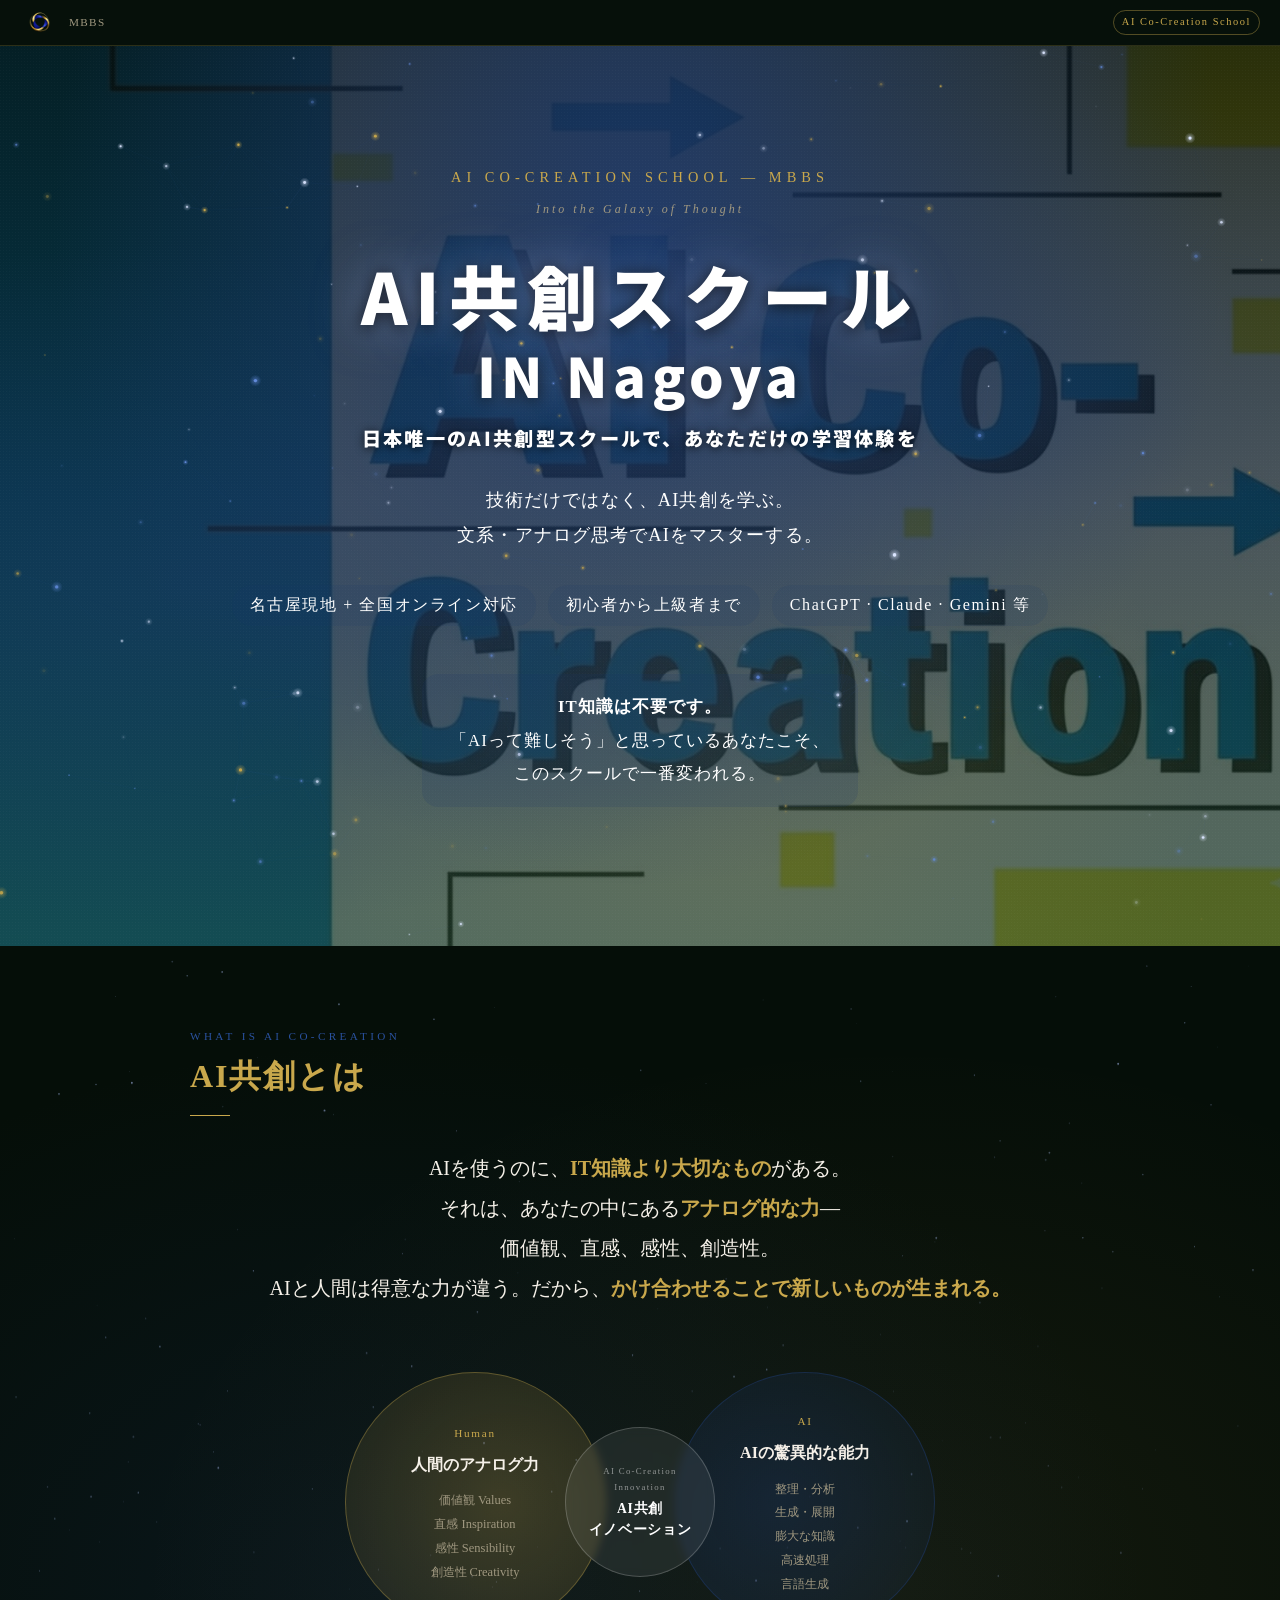
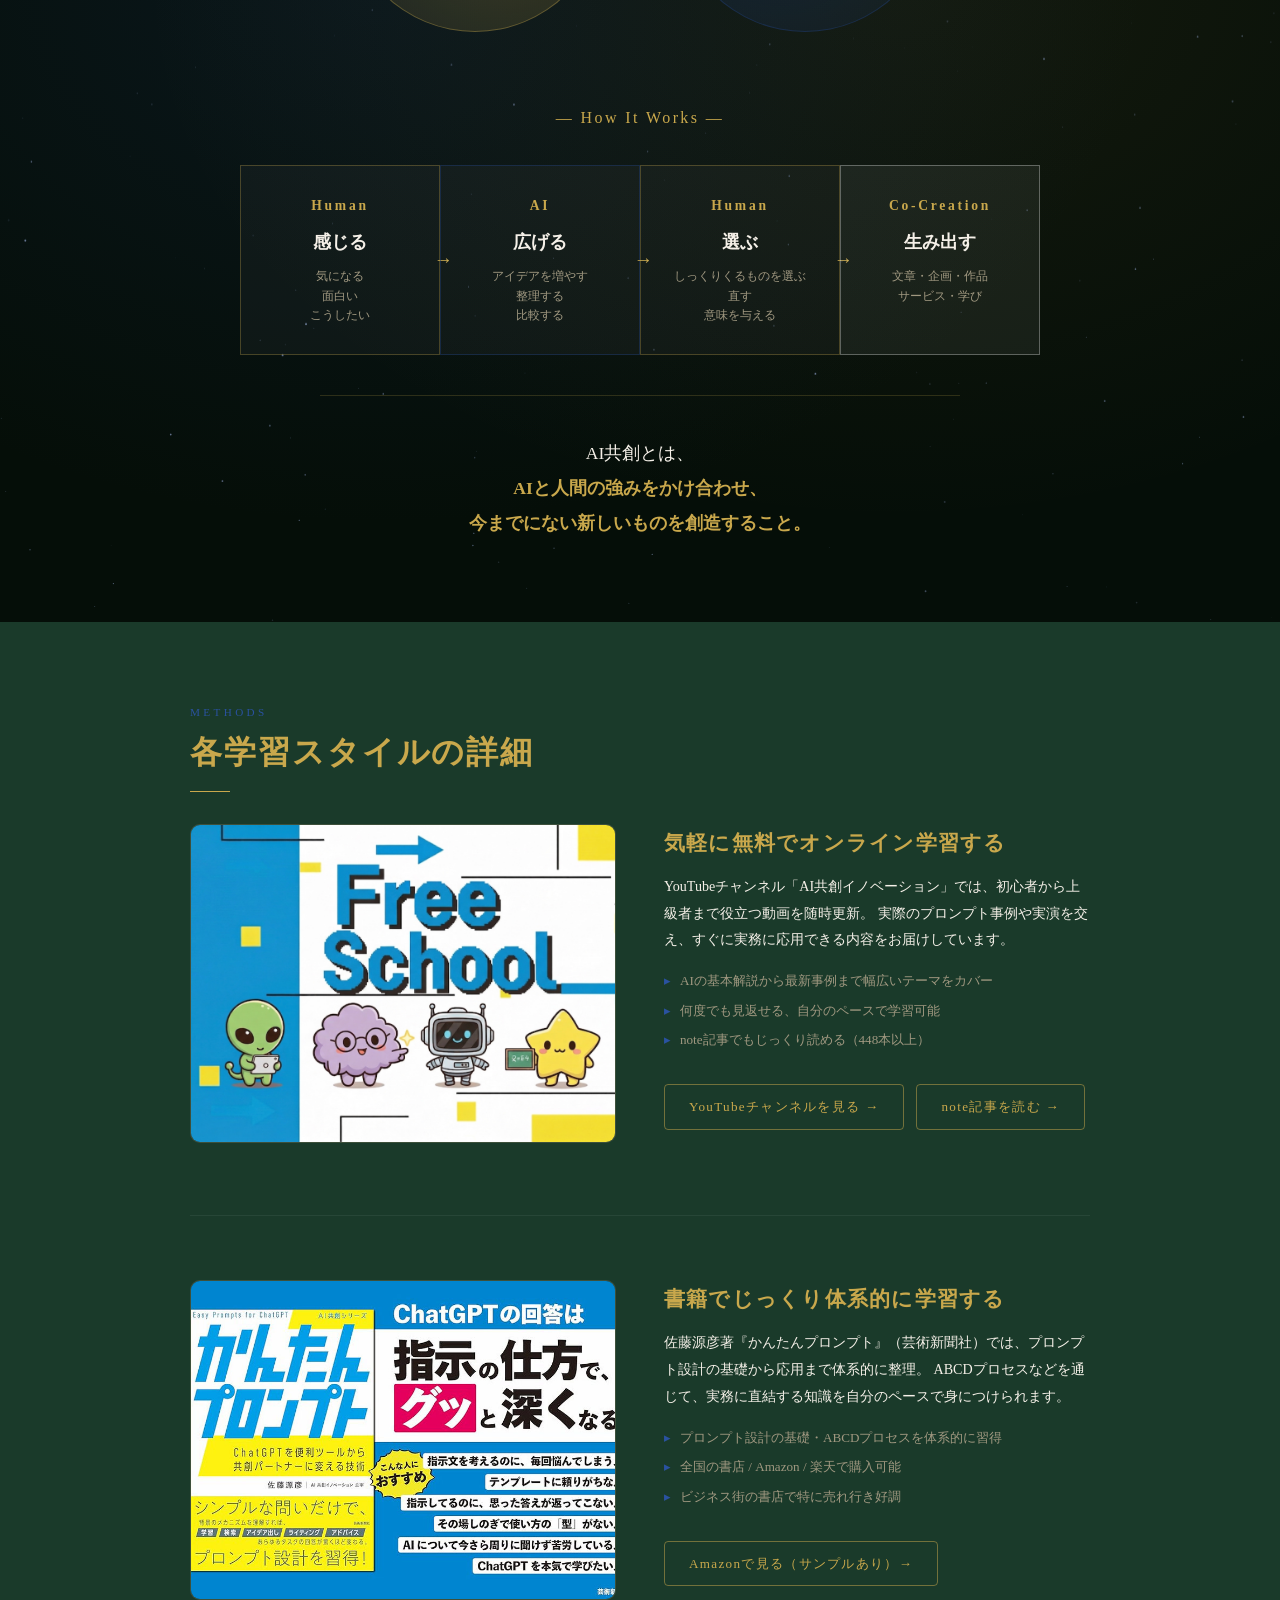
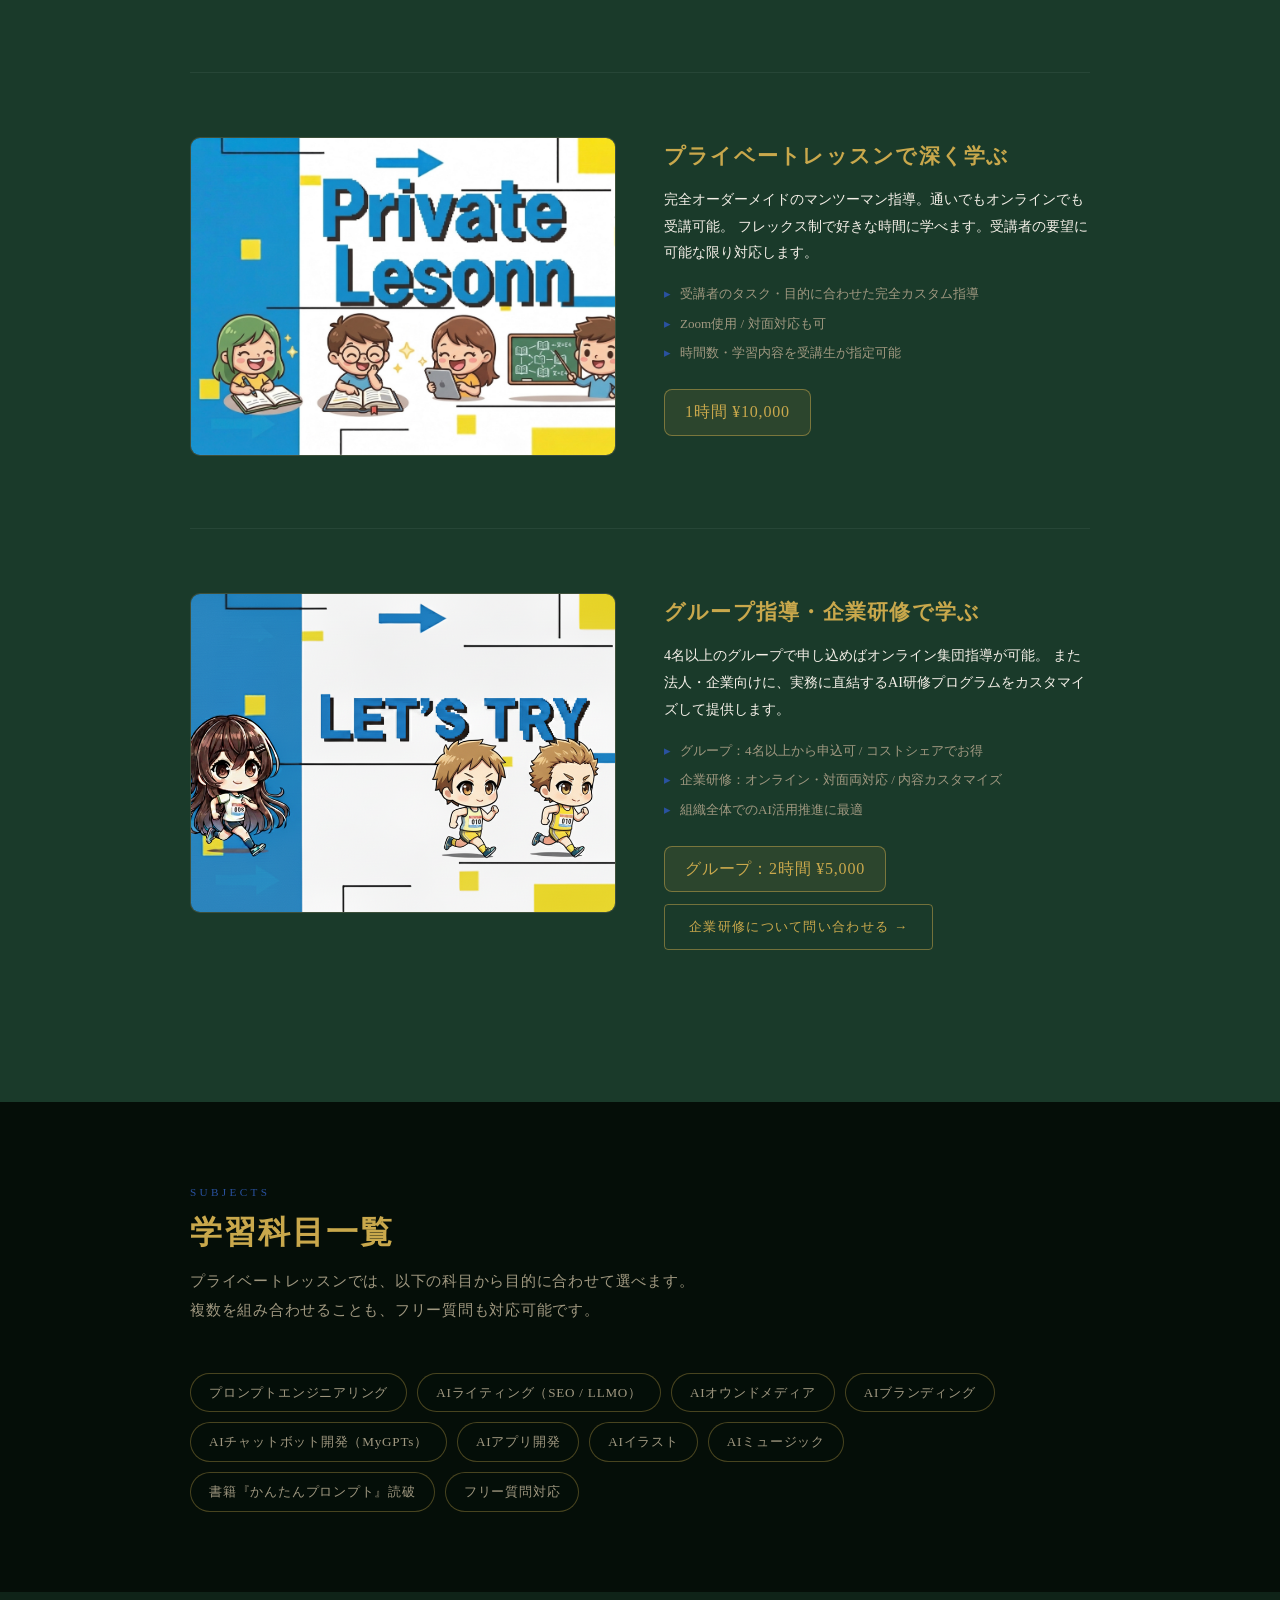
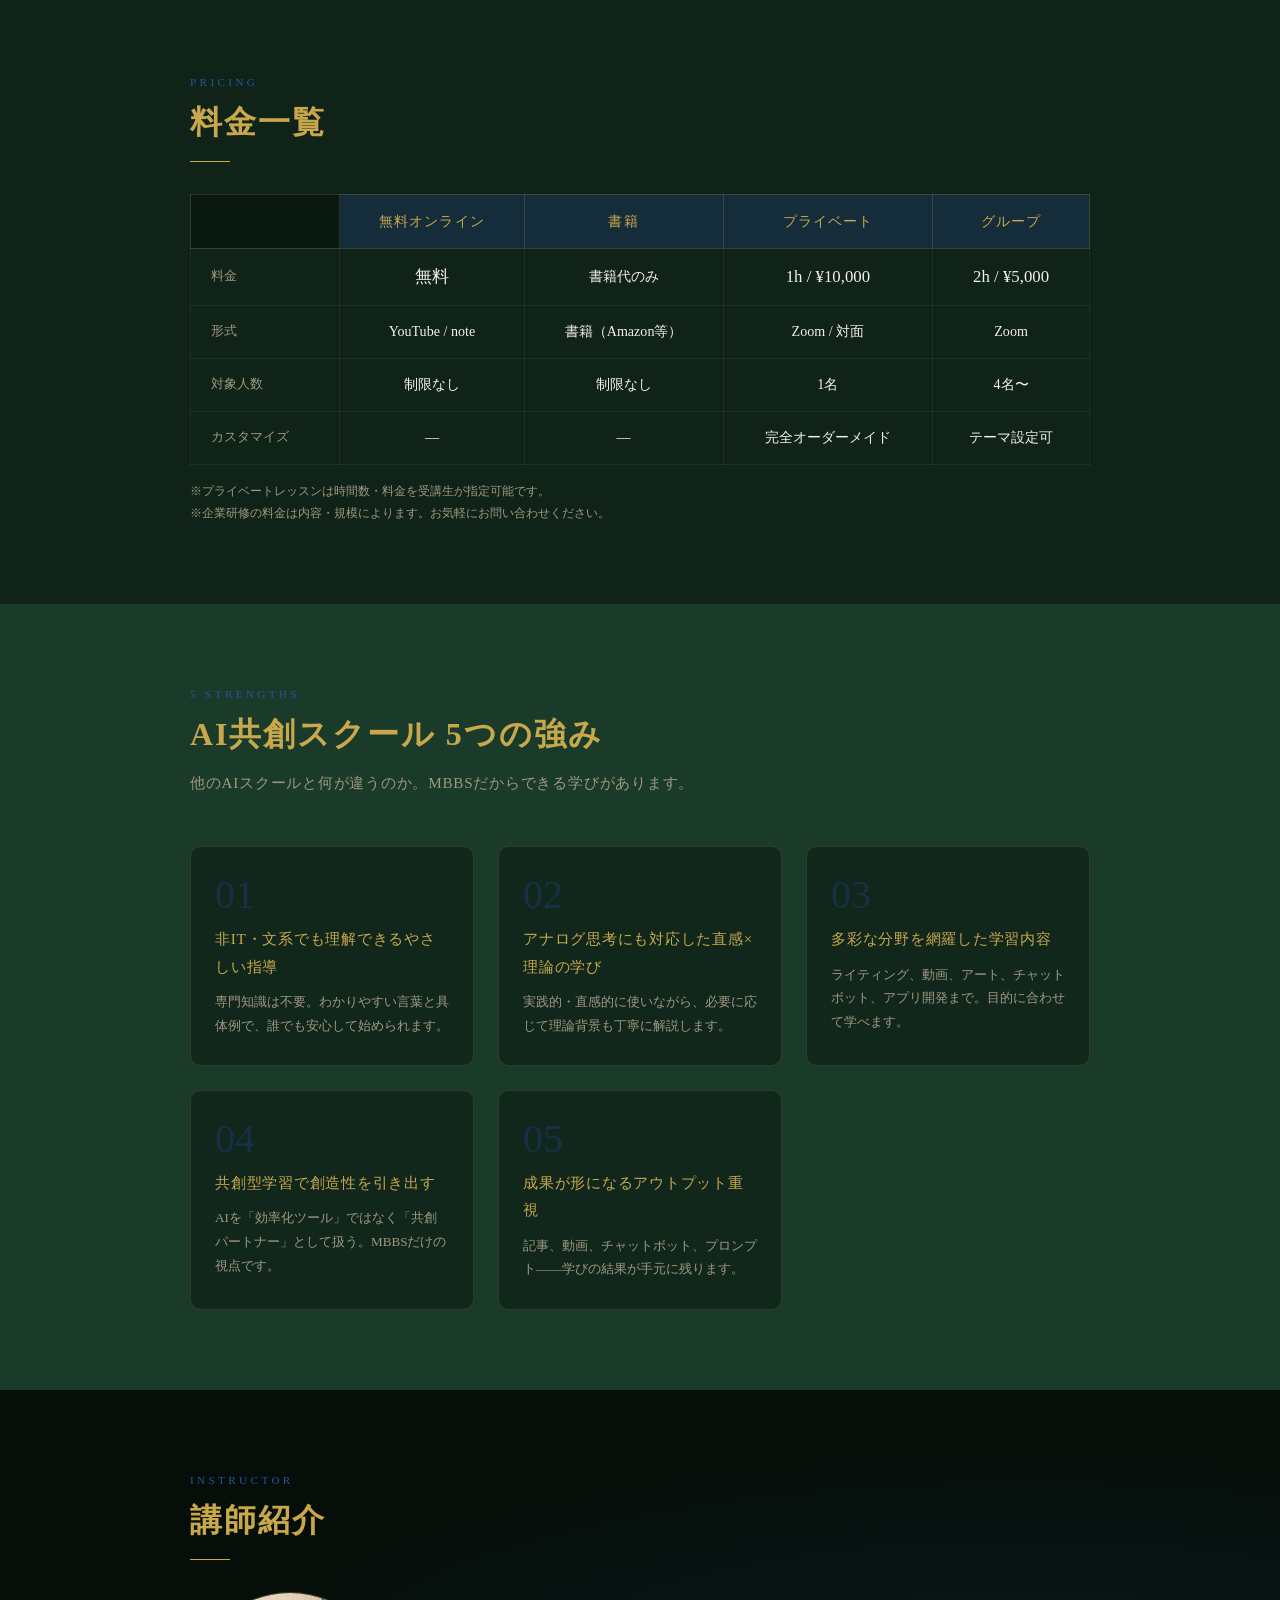
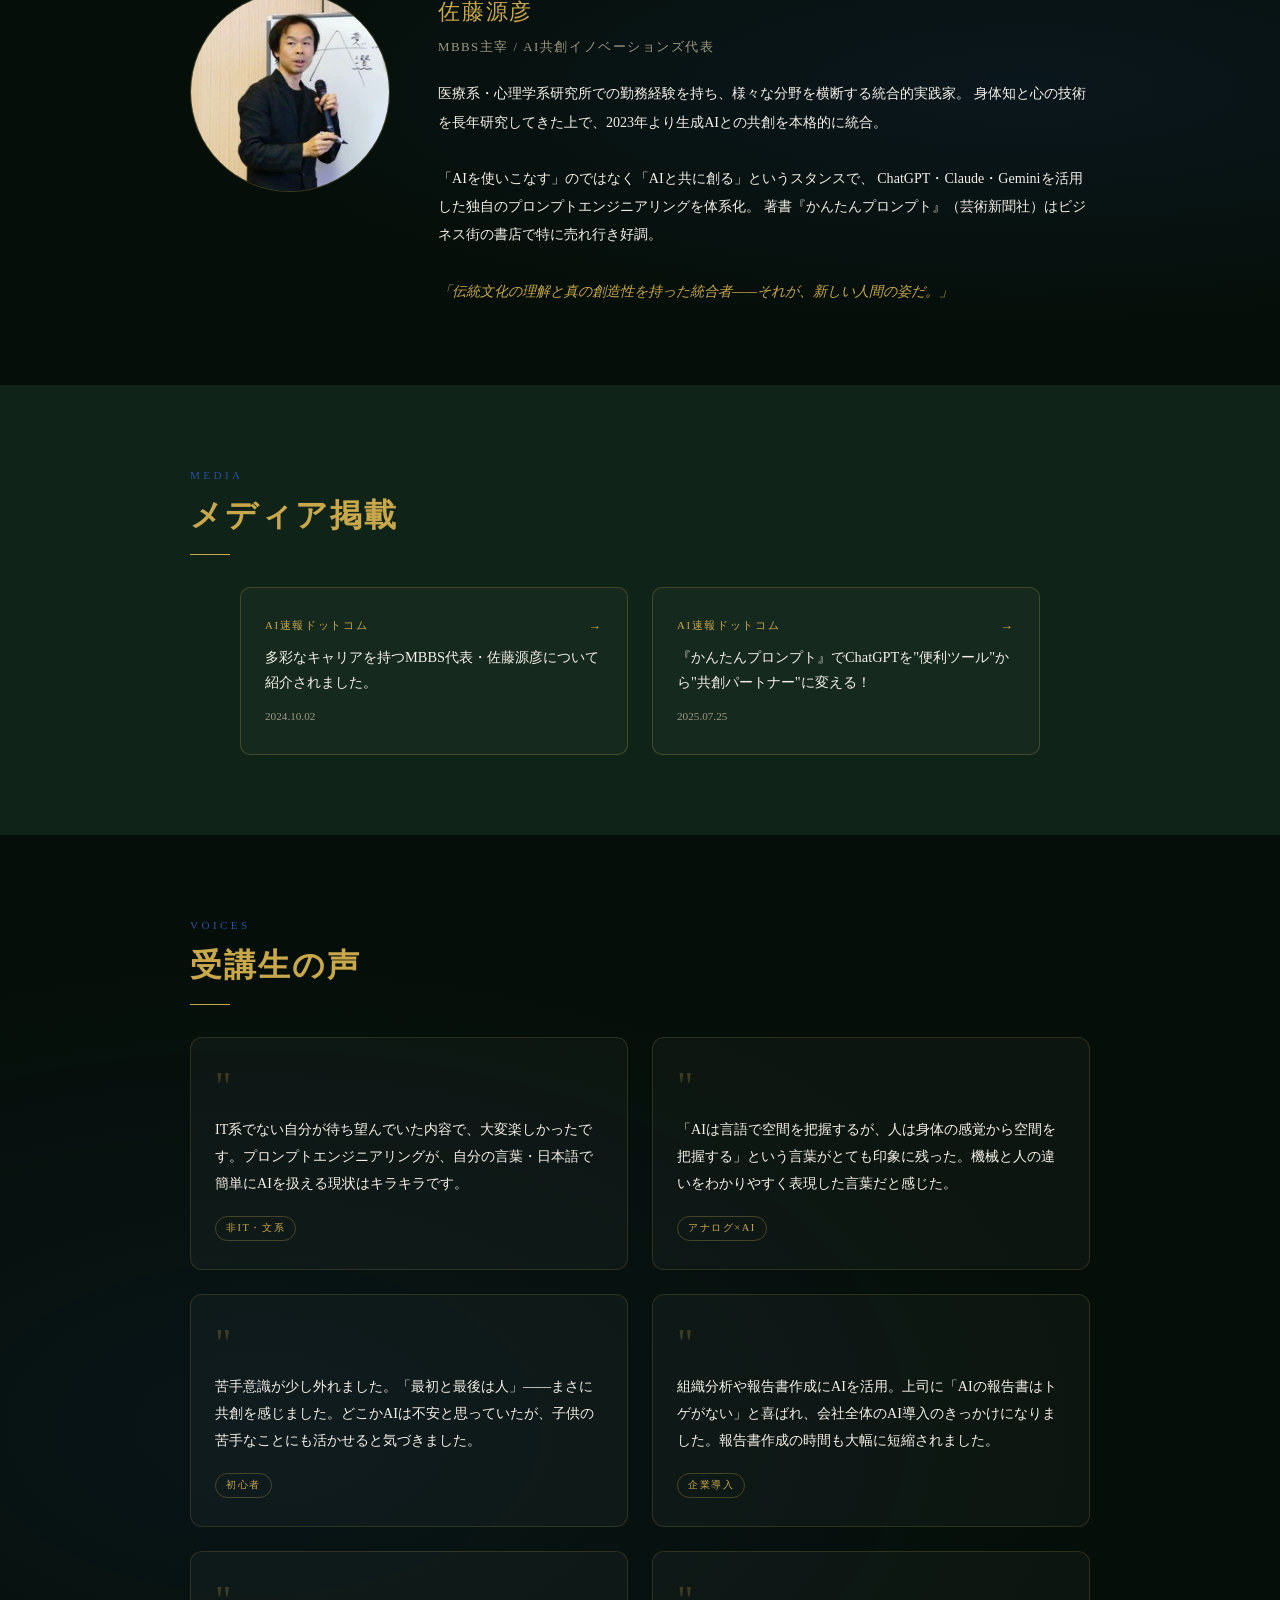
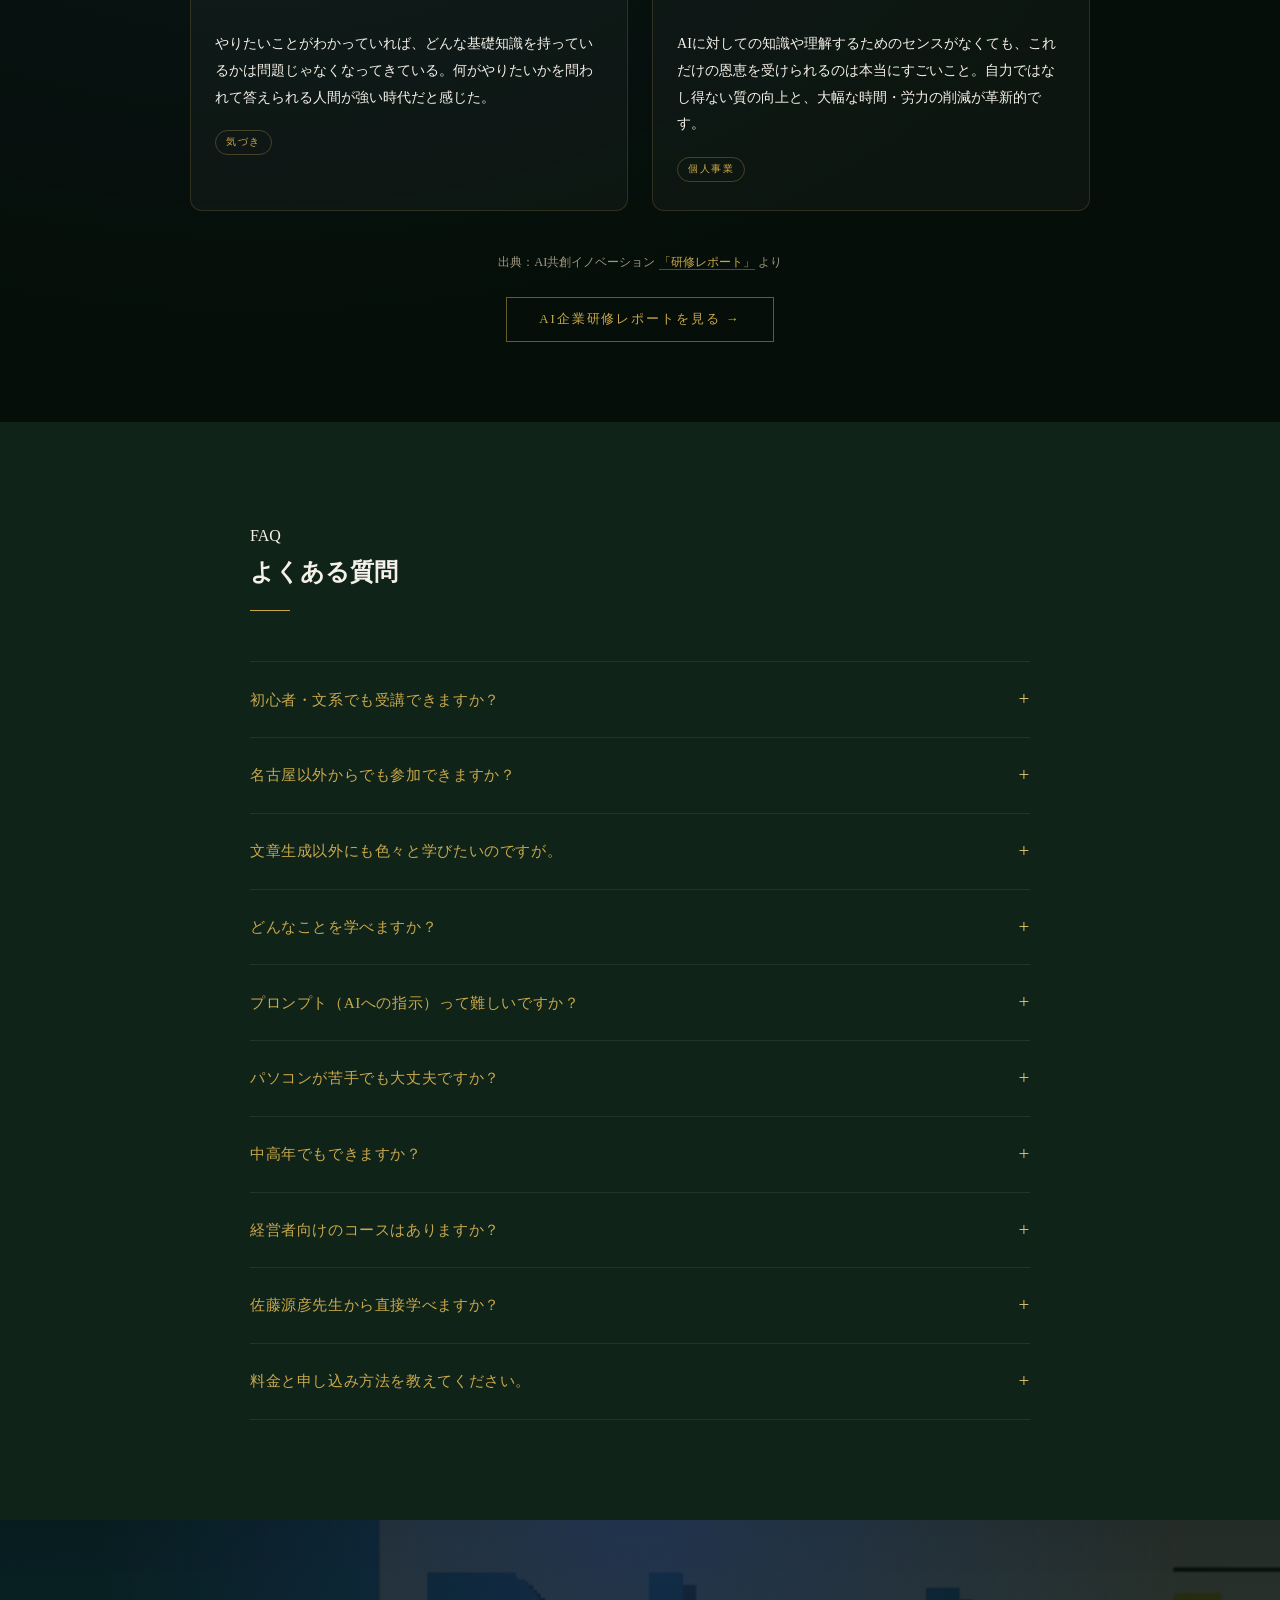
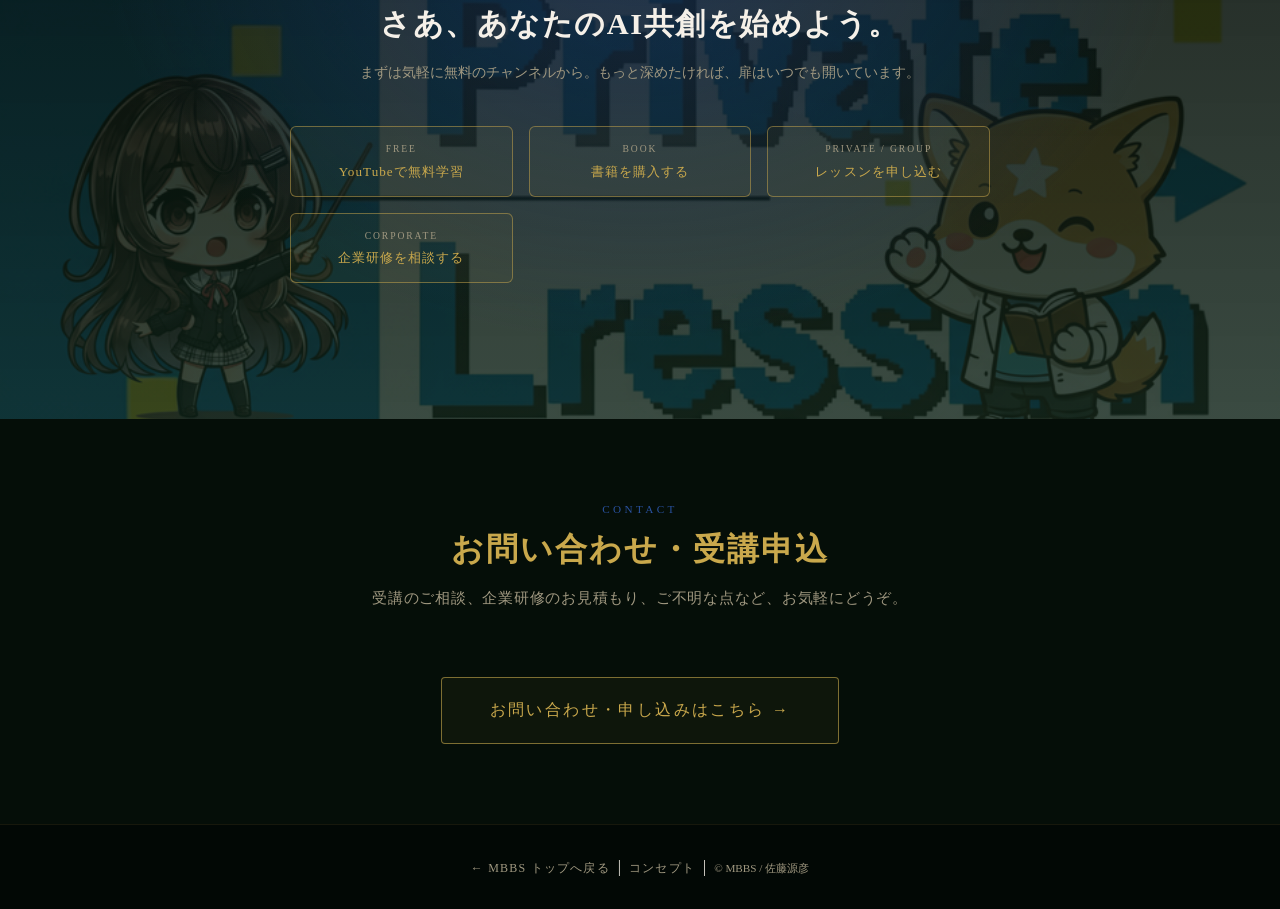
==== commit ed07a01c: "Add files via upload" ====
--- a/aischool.html
+++ b/aischool.html
@@ -1643,8 +1643,38 @@
         </details>
 
         <details class="reveal">
+          <summary>文章生成以外にも色々と学びたいのですが。</summary>
+          <p>もちろん対応しています。文章生成のほかに、AIイラスト・動画生成・音楽生成など幅広く指導しています。生成AIの活用領域は急速に広がっており、あなたの目的や興味に合わせて最適なツールと使い方をご提案します。個別指導のため、「これがやりたい」という具体的な要望からスタートすることもできます。</p>
+        </details>
+
+        <details class="reveal">
           <summary>どんなことを学べますか？</summary>
           <p>ChatGPT・Claude・Gemini等を使ったプロンプトエンジニアリングをはじめ、AI共創イノベーションの思想・実践・文章作成・企画・発信・業務改善まで幅広く対応。著書『かんたんプロンプト』をベースにした体系的な指導と、あなたの課題に合わせたオーダーメイドの内容を提供します。</p>
+        </details>
+
+        <details class="reveal">
+          <summary>プロンプト（AIへの指示）って難しいですか？</summary>
+          <p>プロンプトは、話し言葉や普段の文章の延長として捉えれば大丈夫です。当スクールでは、なるべくシンプルなプロンプトで効果的に動かす方法をお伝えしています。マークダウンなどの記法を使わなくても、言葉を構造的に整えるだけで伝わるAI共創イノベーションスクール独自のメソッドがあります。「難しく書かなければいけない」という思い込みを外すところから始めましょう。</p>
+        </details>
+
+        <details class="reveal">
+          <summary>パソコンが苦手でも大丈夫ですか？</summary>
+          <p>大丈夫です。AIとのやりとりは、普段の文章を書くこと・会話をすることの延長です。特別な操作や専門的なスキルは必要ありません。「言葉で伝える」ことができれば、それがそのままAIを動かす力になります。むしろパソコンに慣れすぎていない方の方が、固定観念なく自然な言葉でAIと対話できることも多いです。</p>
+        </details>
+
+        <details class="reveal">
+          <summary>中高年でもできますか？</summary>
+          <p>むしろ中高年の方が有利です。人生で積み重ねてきた経験・感覚・判断力は、AIには決して持てないものです。AIがどれだけ進化しても、生きてきた時間の厚みや人間としての実感は再現できません。AI共創イノベーションスクールでは、その「人間にしかないアナログな力」こそを起点にAIと共創することを学びます。中高年の方の経験は、AIを深く動かす最大の武器になります。</p>
+        </details>
+
+        <details class="reveal">
+          <summary>経営者向けのコースはありますか？</summary>
+          <p>特別に「経営者向けコース」という区分は設けていませんが、現在受講されている方の中には経営者の方も複数いらっしゃいます。意思決定・企画・発信・業務効率化など、経営に直結するテーマでAI共創を実践したいという方に特に好評です。個別指導のため、あなたのビジネスや課題に合わせたオーダーメイドの内容で進められます。まずはお気軽にご相談ください。</p>
+        </details>
+
+        <details class="reveal">
+          <summary>佐藤源彦先生から直接学べますか？</summary>
+          <p>はい。すべてのセッションを佐藤源彦（ワンダー佐藤）が直接担当します。あなたの課題や目標に向き合いながら、質の高い時間をともに過ごすことを大切にしています。</p>
         </details>
 
         <details class="reveal">
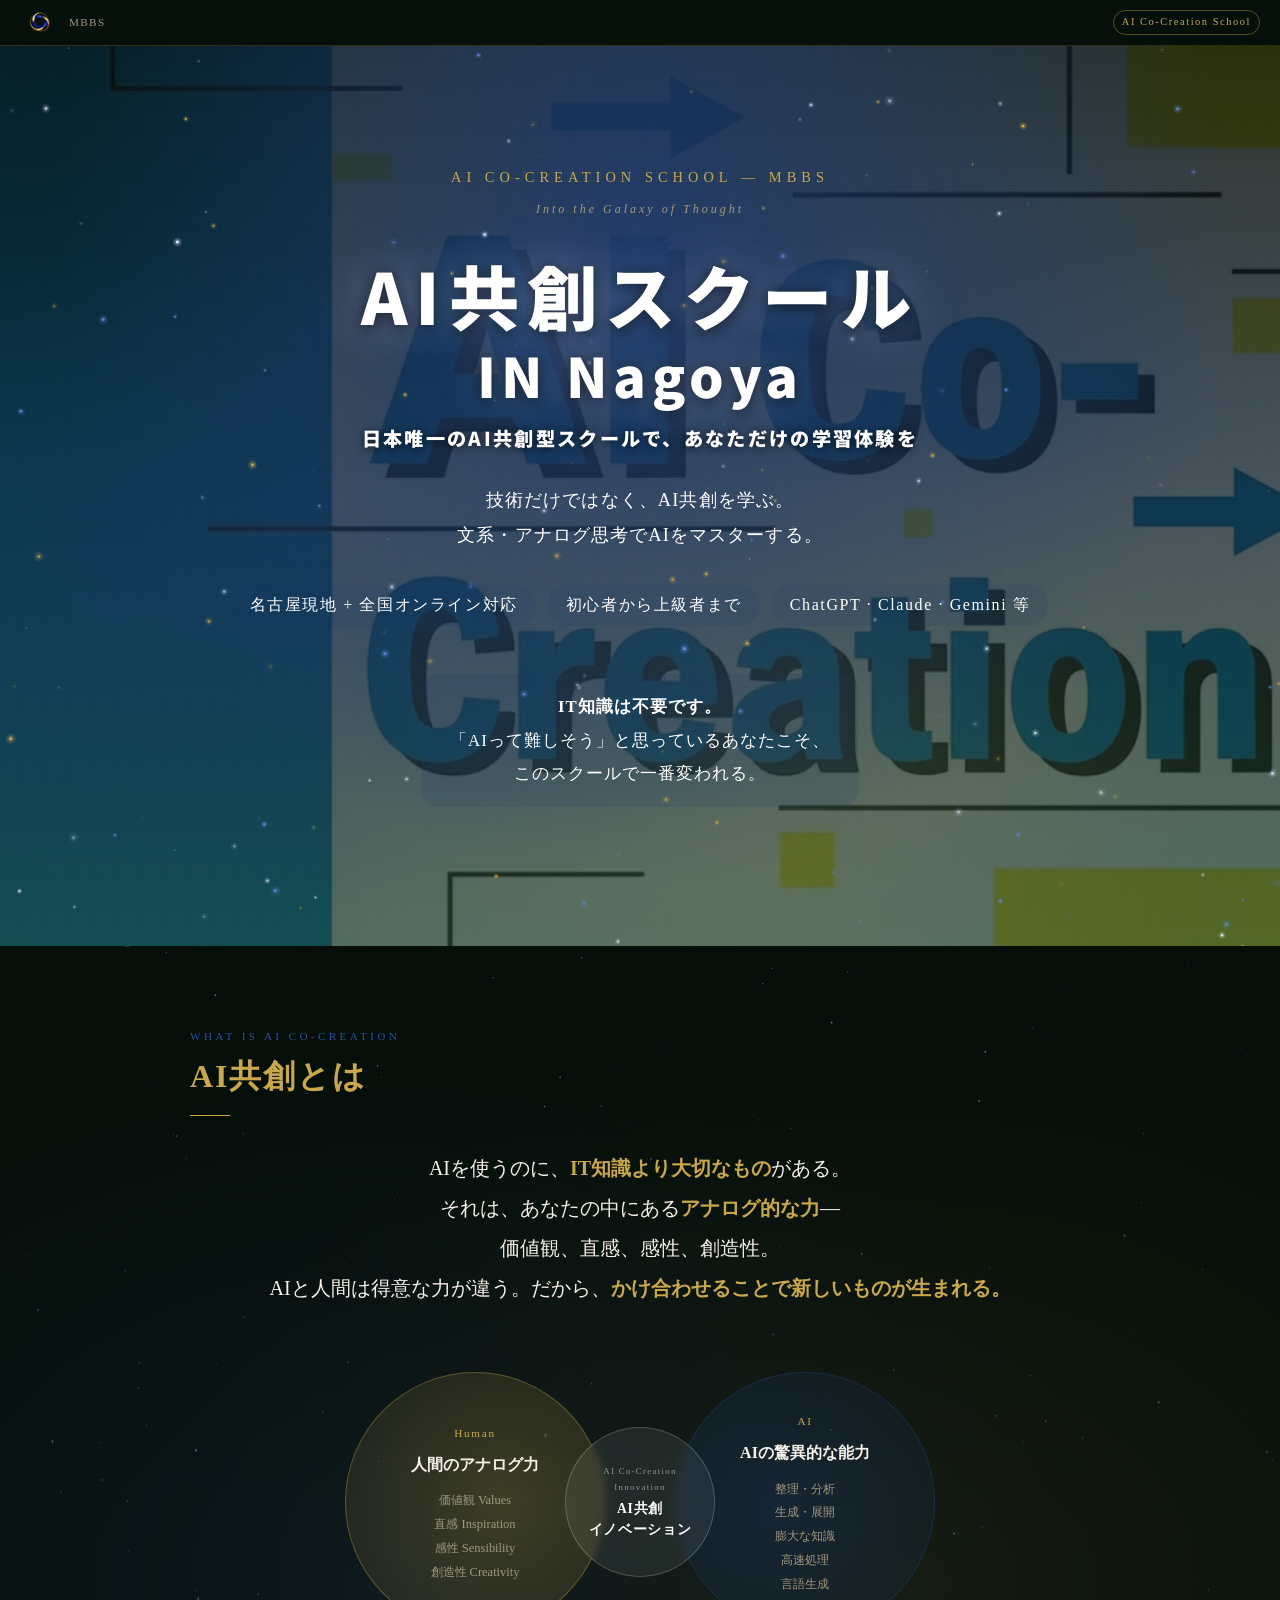
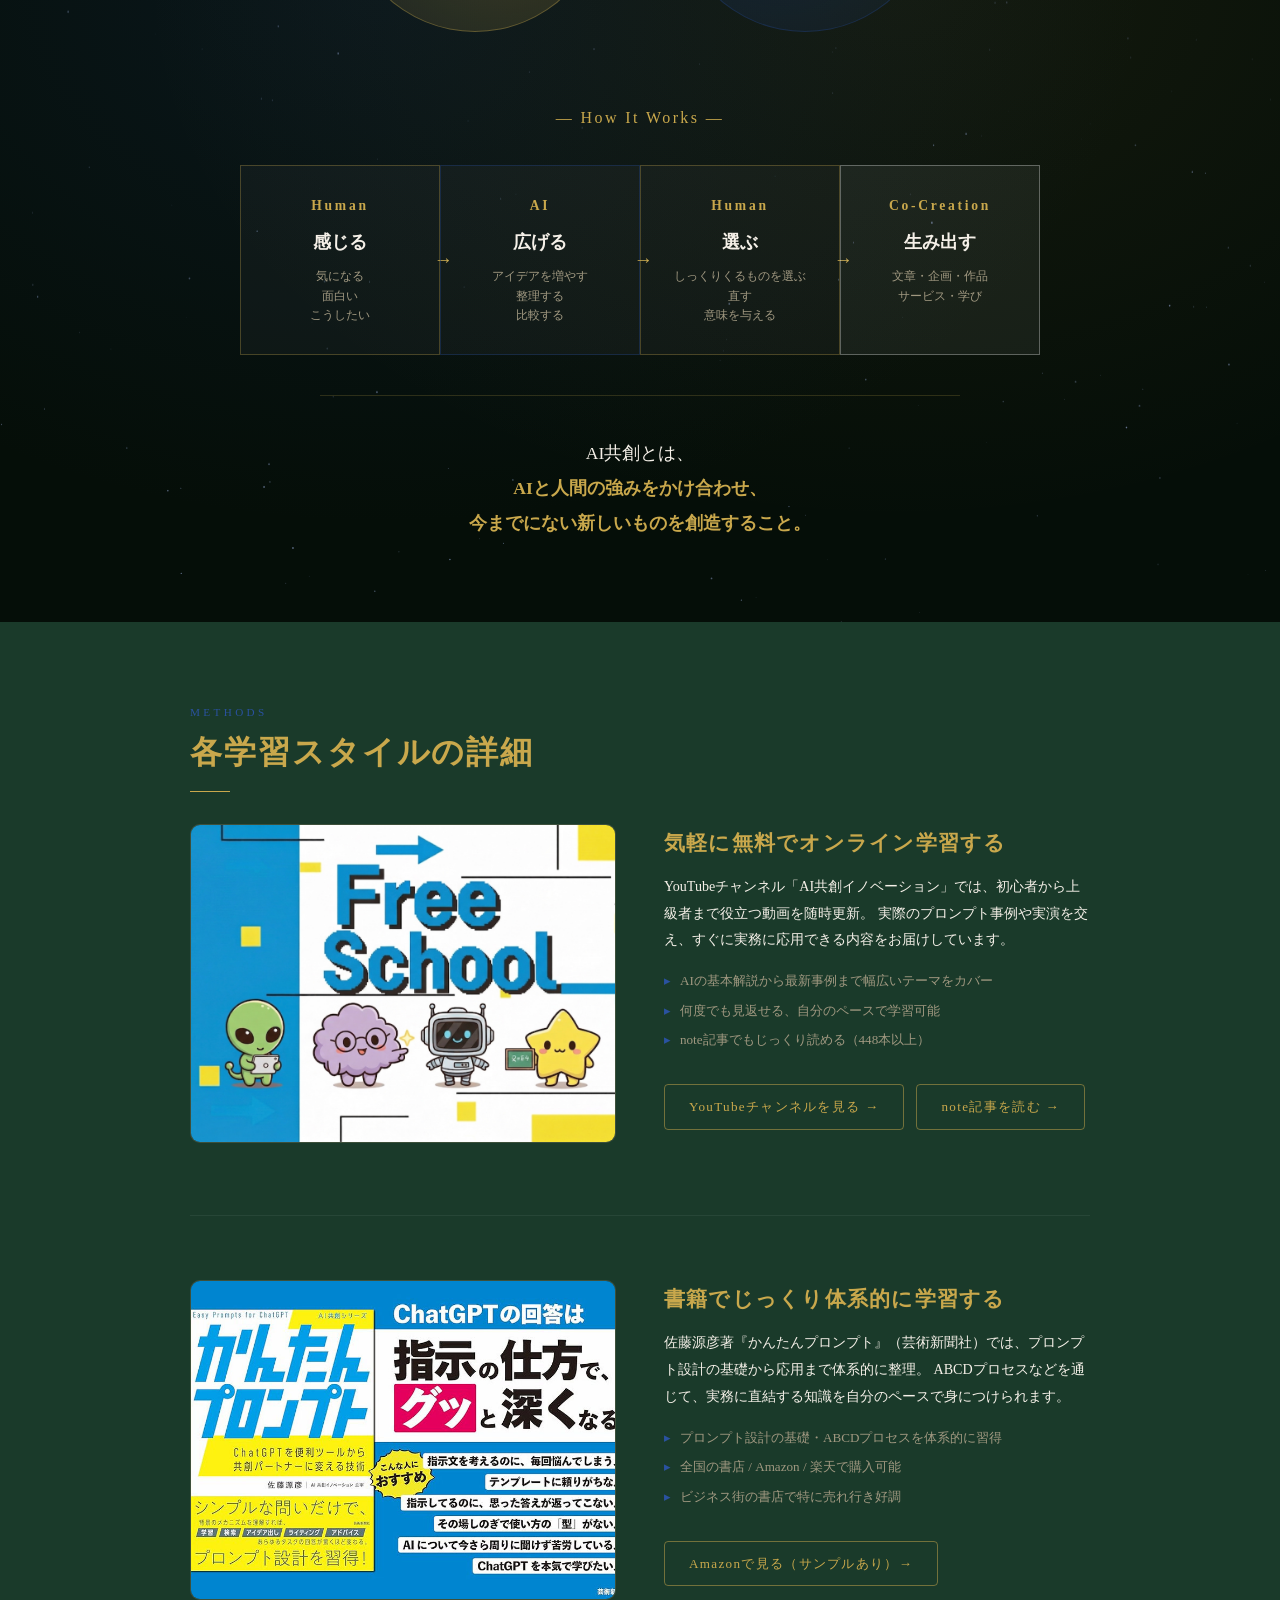
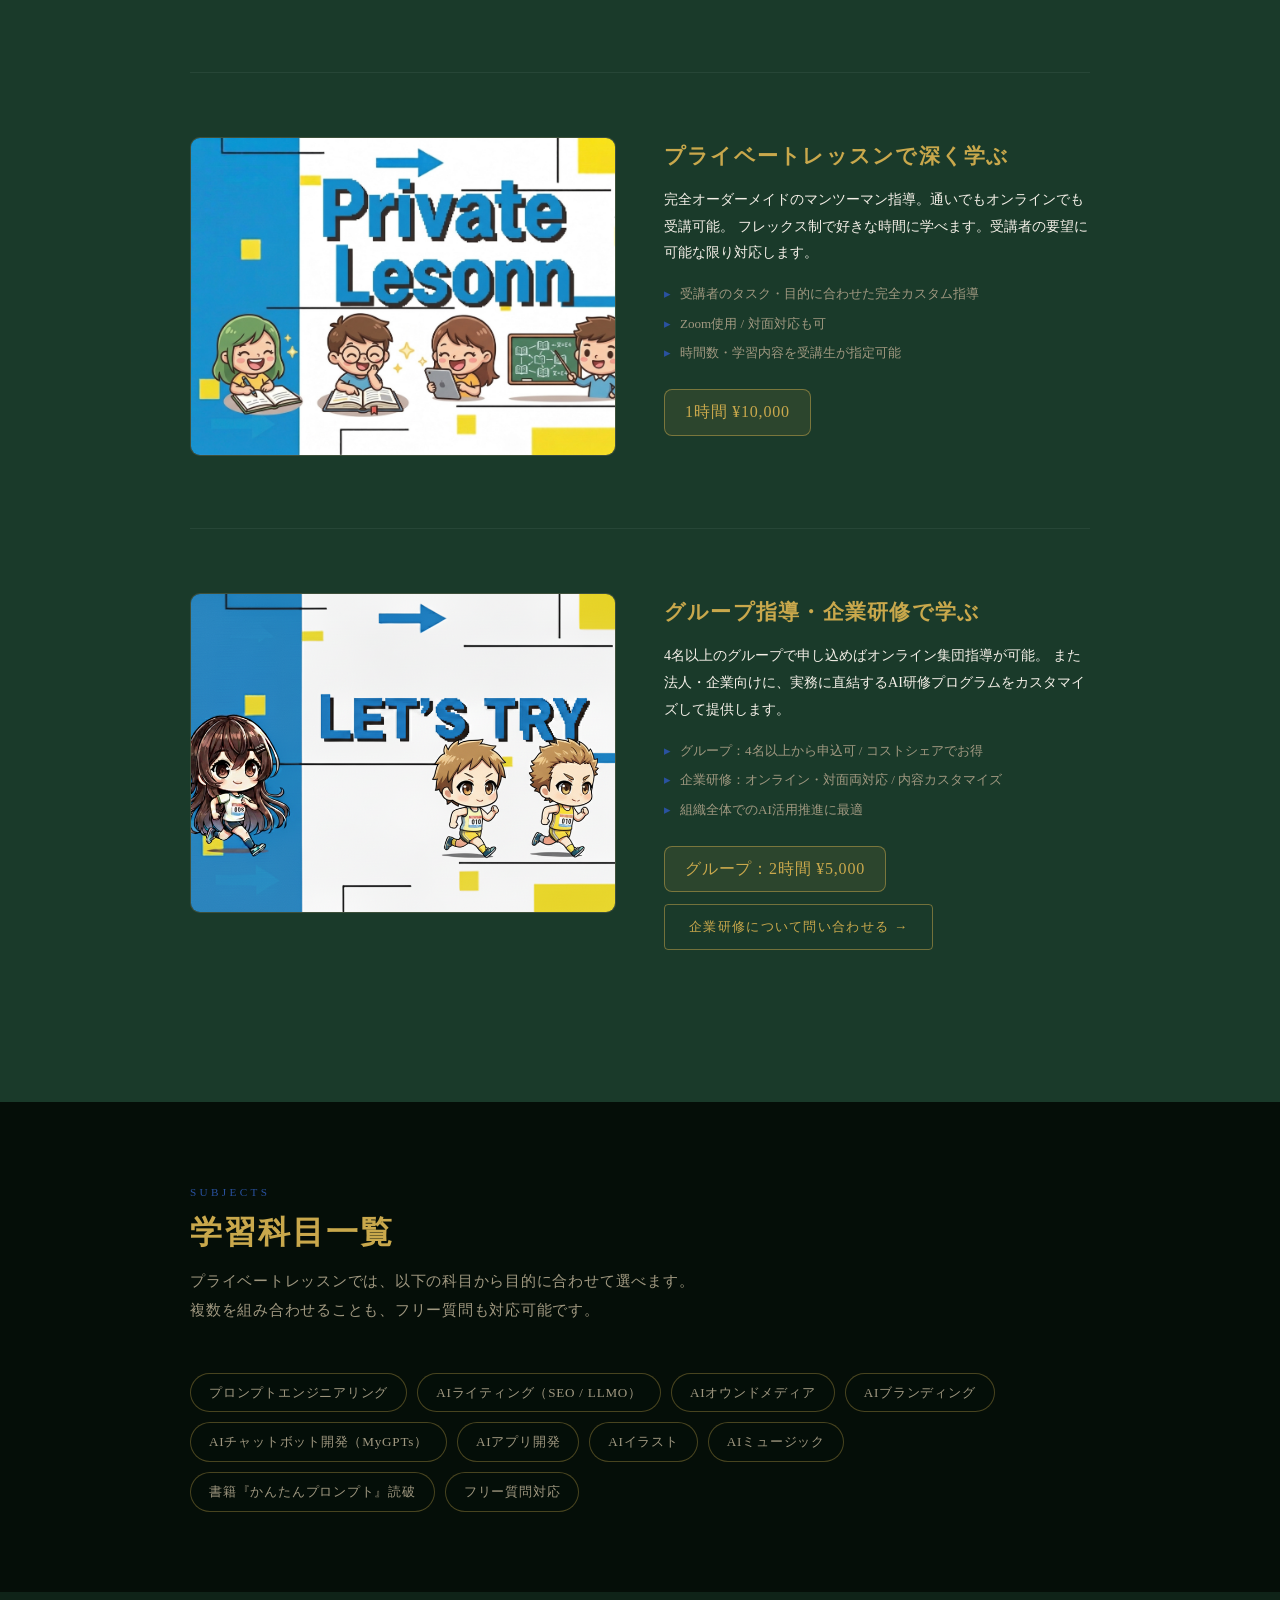
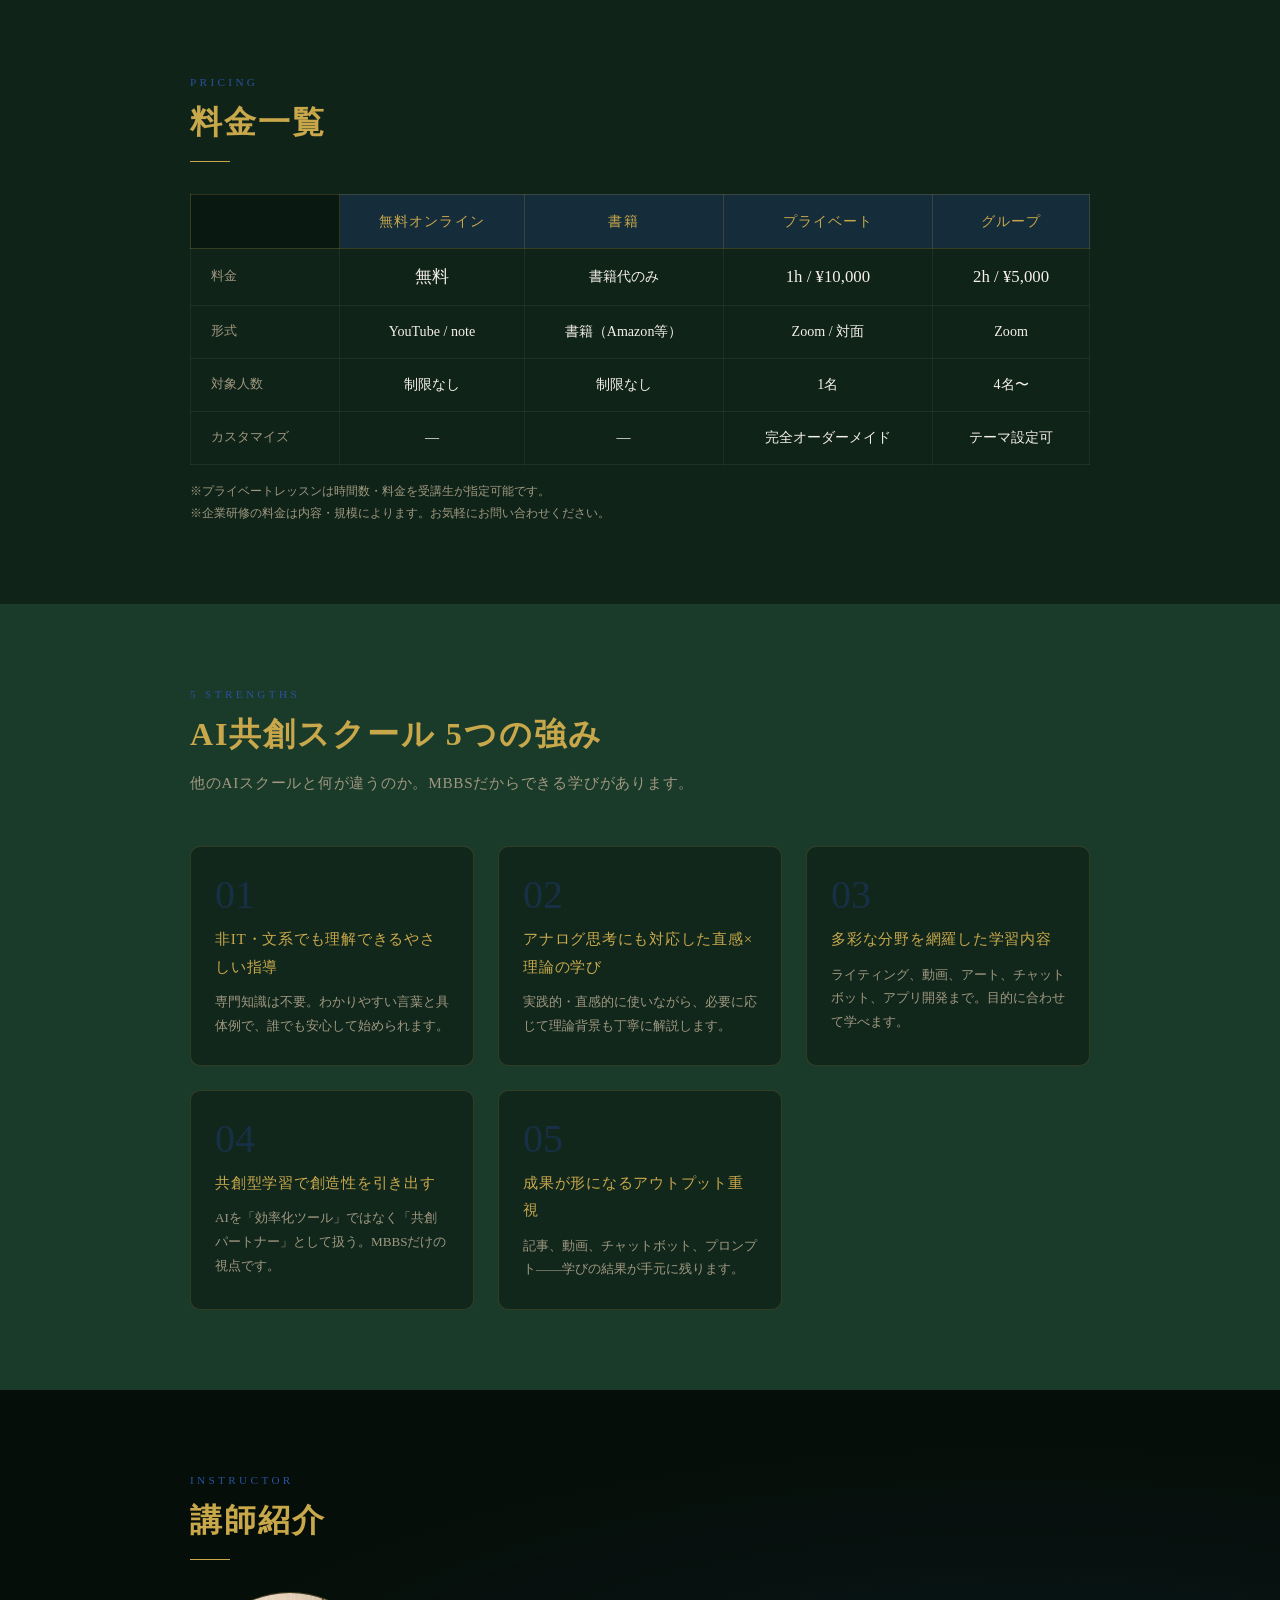
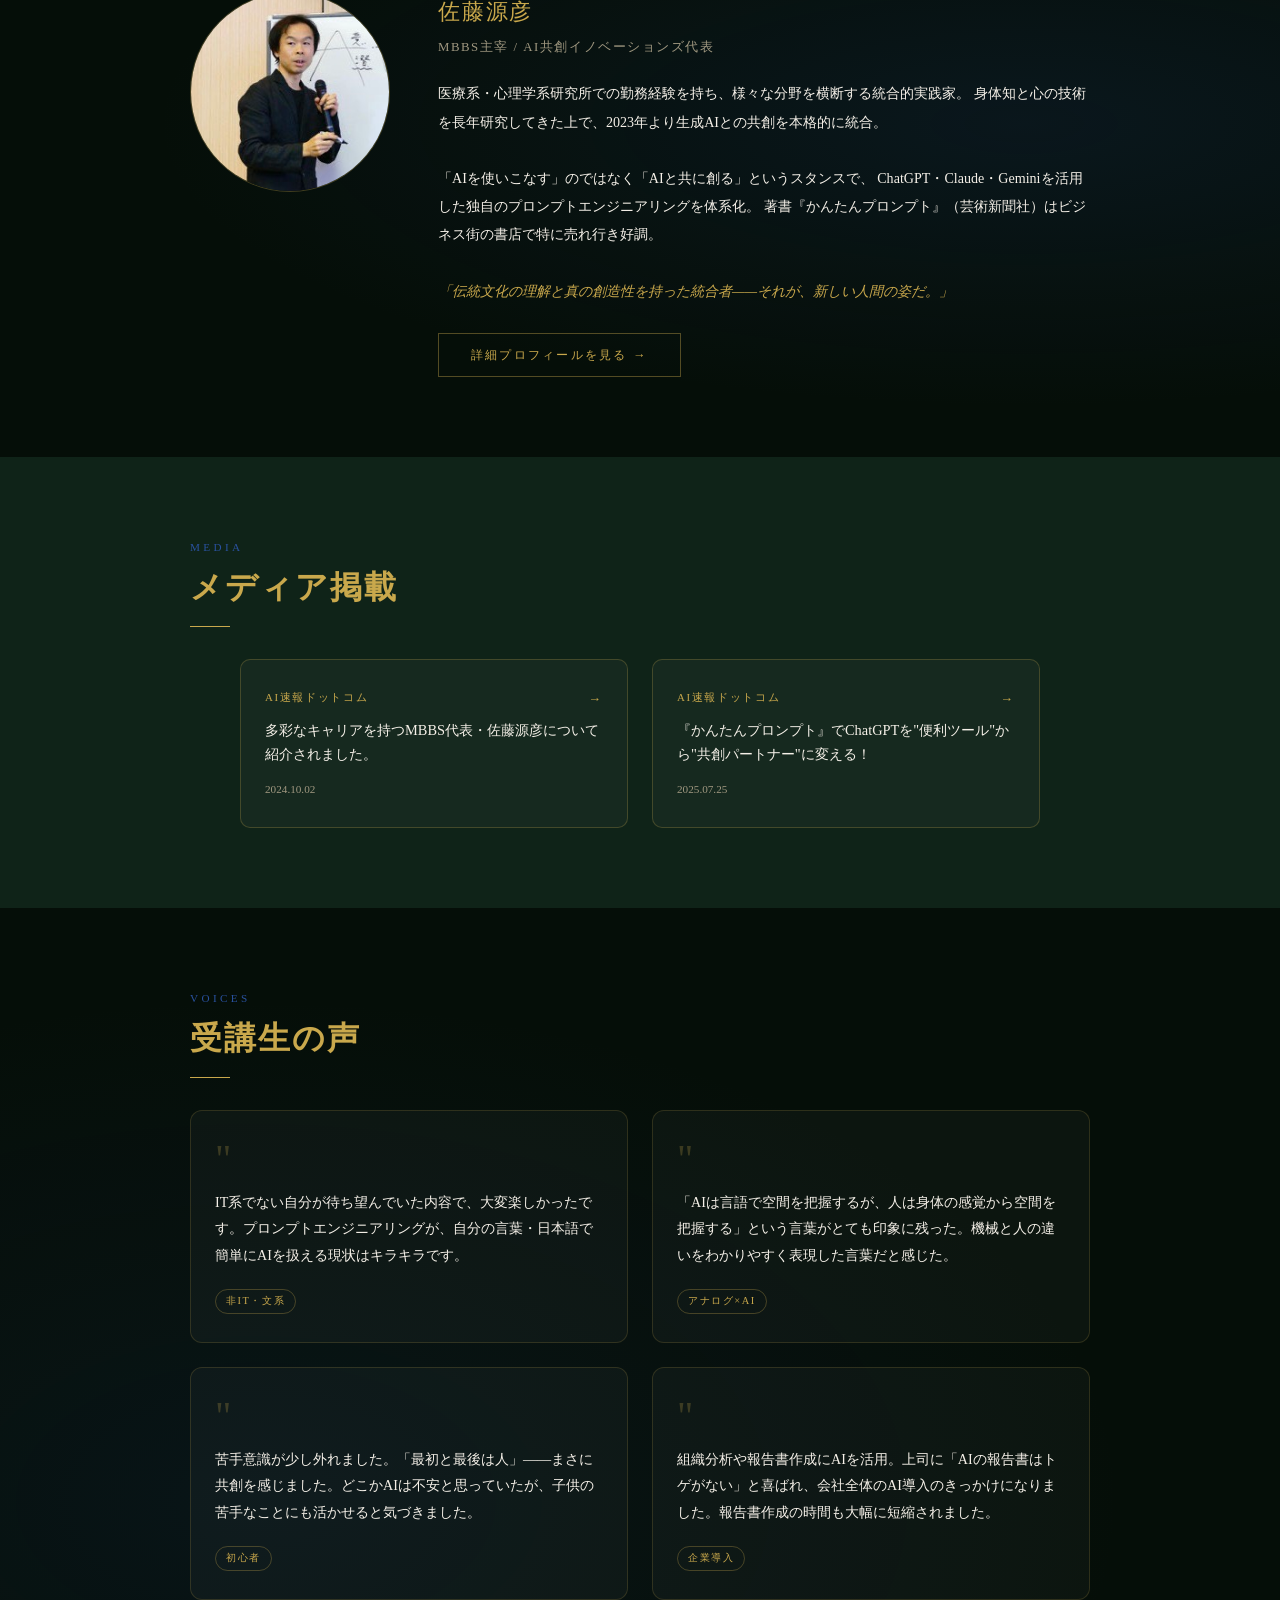
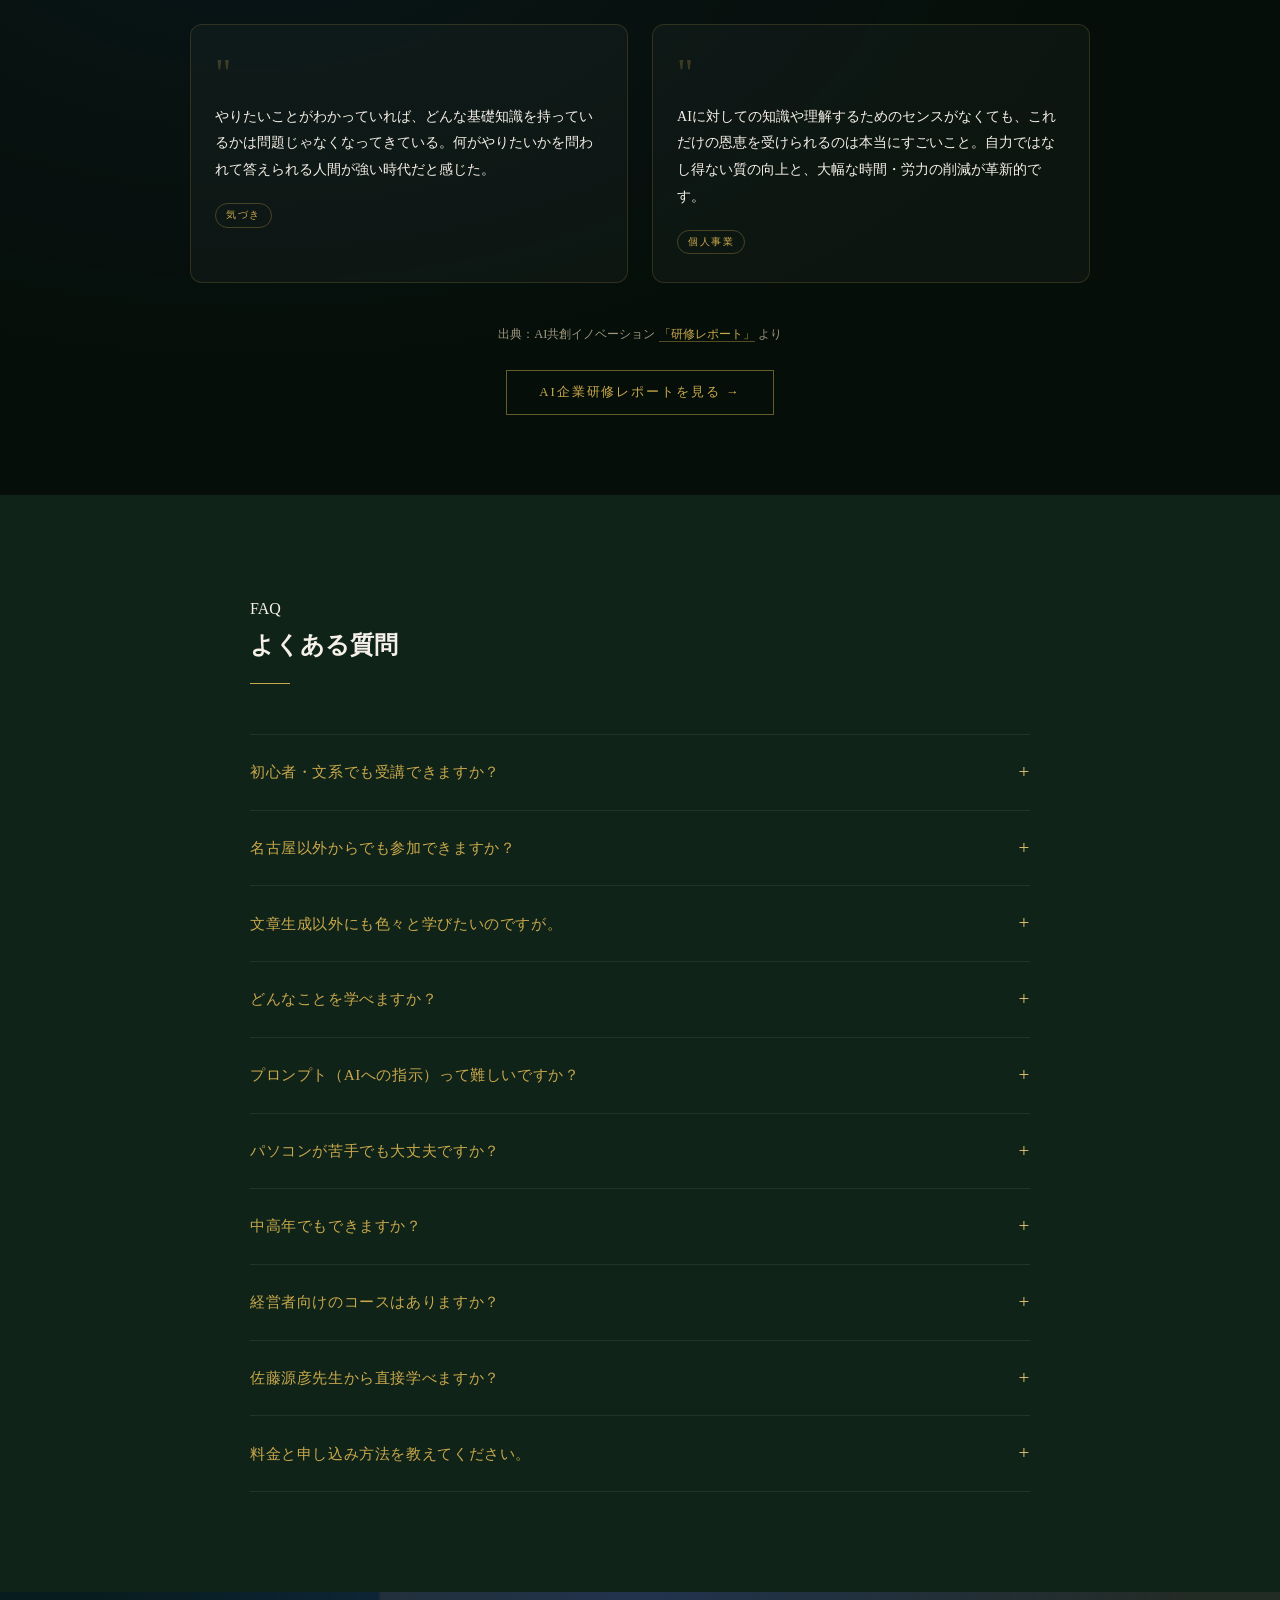
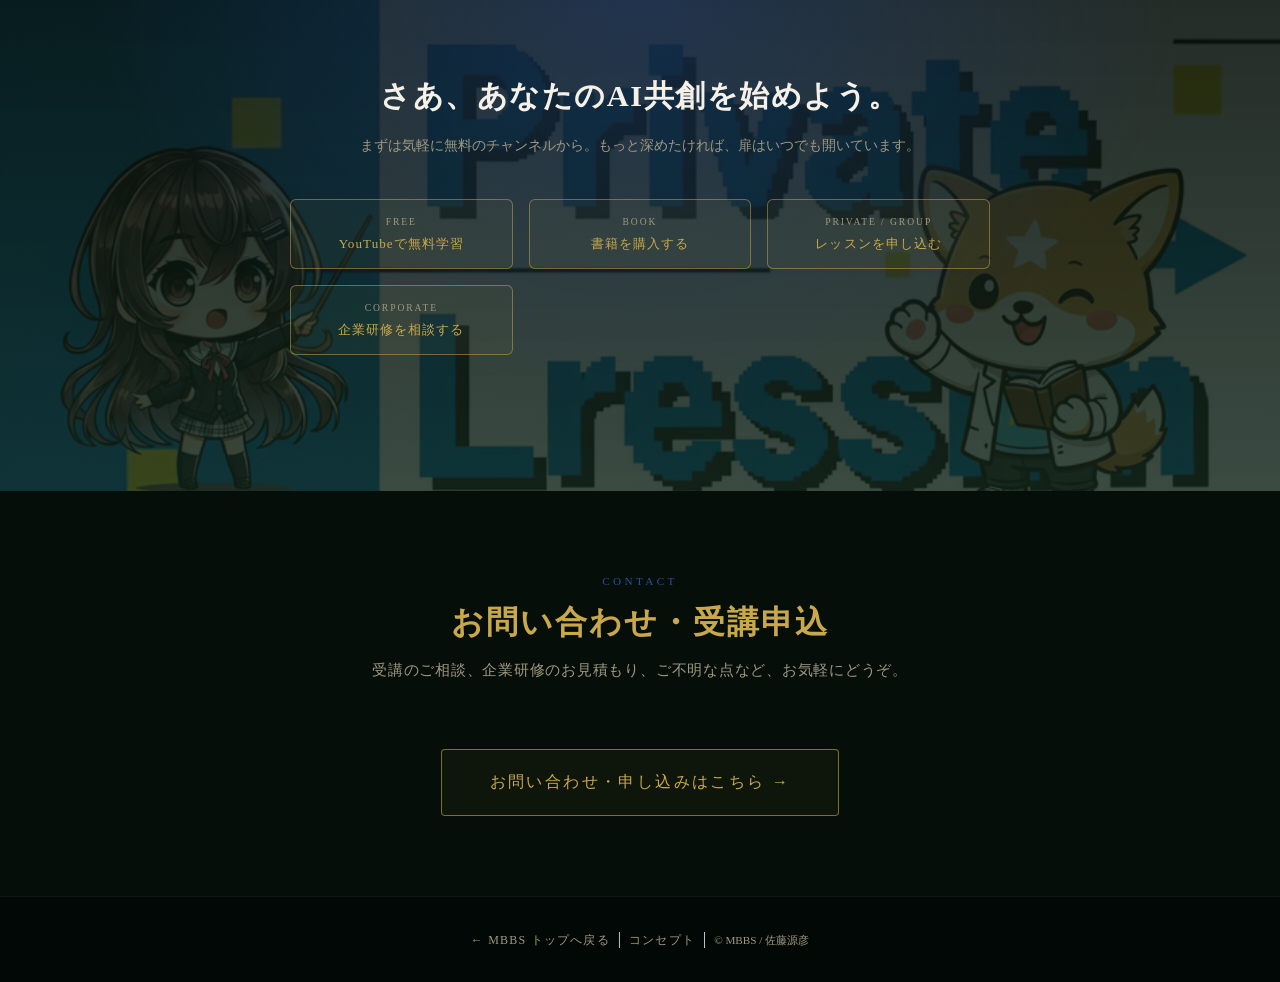
==== commit 8df31d0e: "Add files via upload" ====
--- a/aischool.html
+++ b/aischool.html
@@ -1542,6 +1542,7 @@
             著書『かんたんプロンプト』（芸術新聞社）はビジネス街の書店で特に売れ行き好調。<br><br>
             <em style="color:var(--gold)">「伝統文化の理解と真の創造性を持った統合者——それが、新しい人間の姿だ。」</em>
           </p>
+          <a href="profile.html" style="display:inline-block; margin-top:28px; padding:10px 32px; border:1px solid rgba(201,168,76,0.4); color:var(--gold); font-size:0.78rem; letter-spacing:0.18em; text-decoration:none; transition:background 0.3s;" onmouseover="this.style.background='rgba(201,168,76,0.08)'" onmouseout="this.style.background='transparent'">詳細プロフィールを見る →</a>
         </div>
       </div>
     </div>
